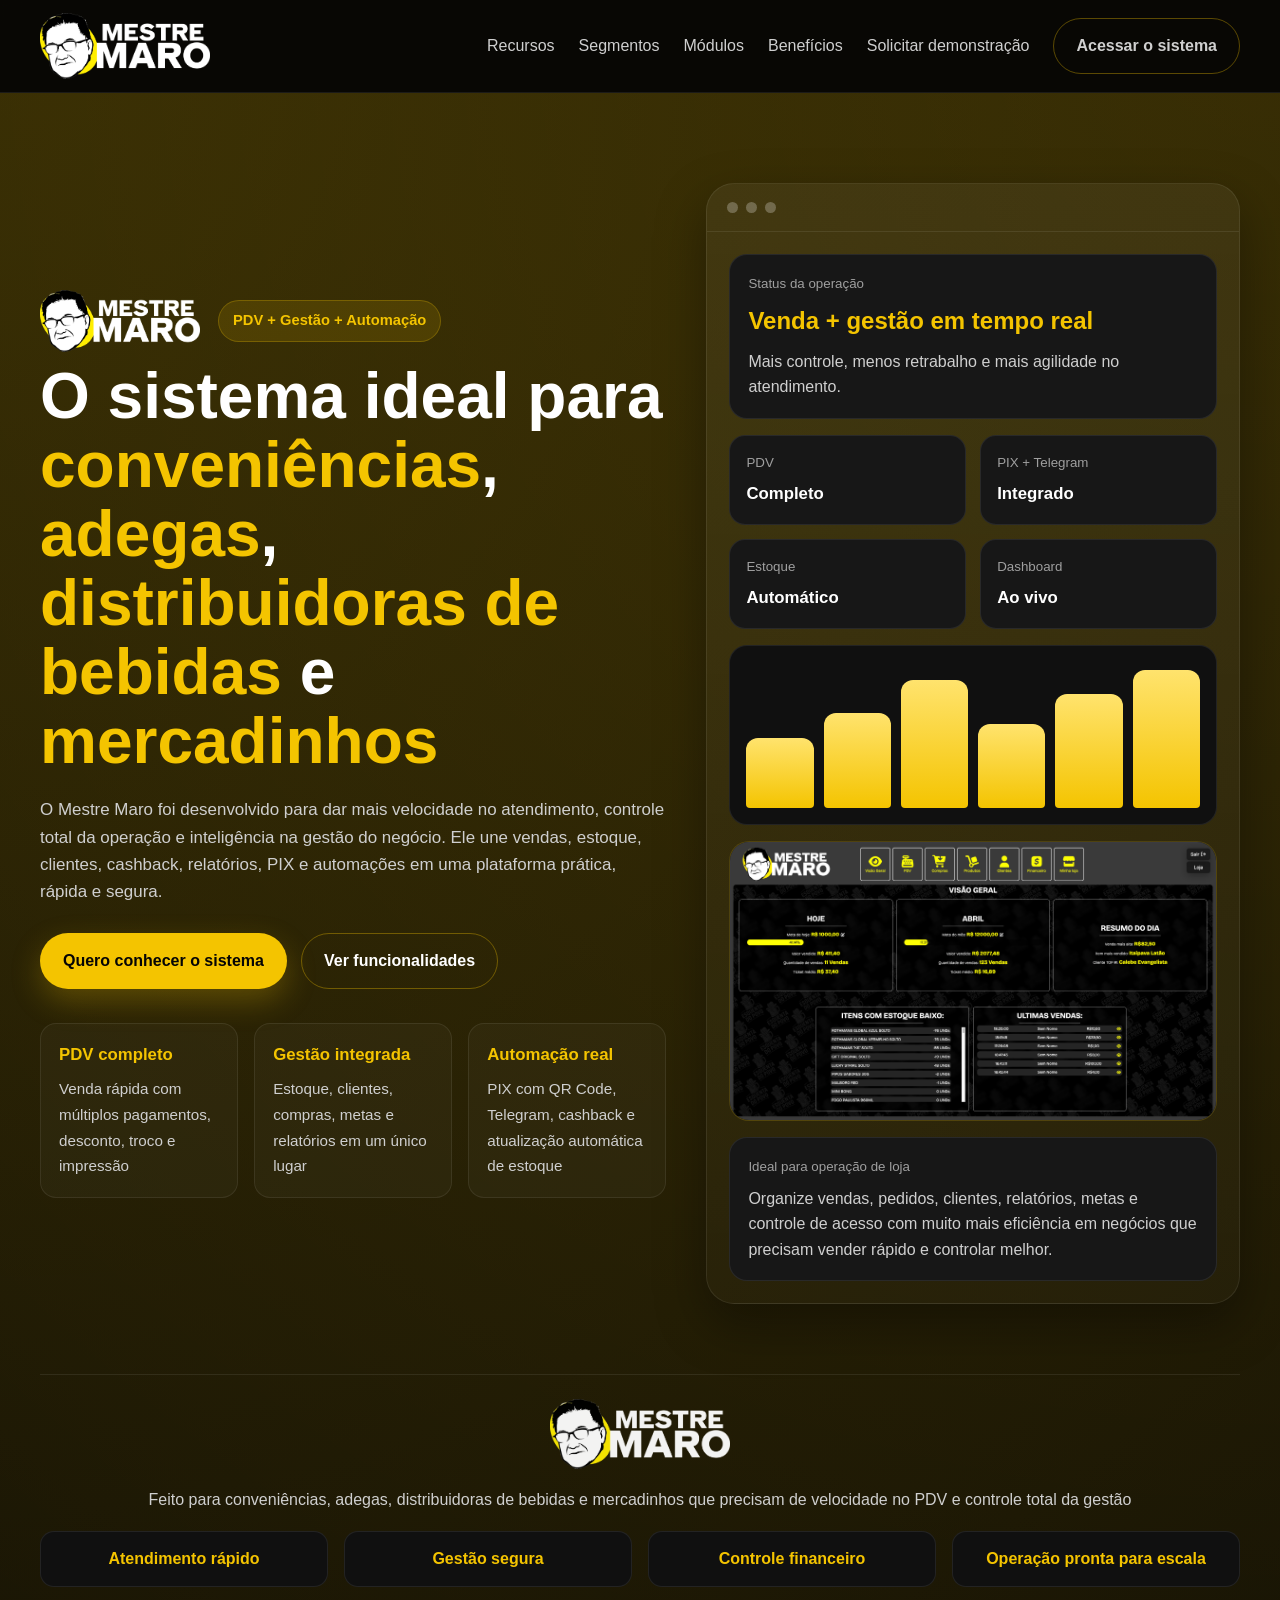
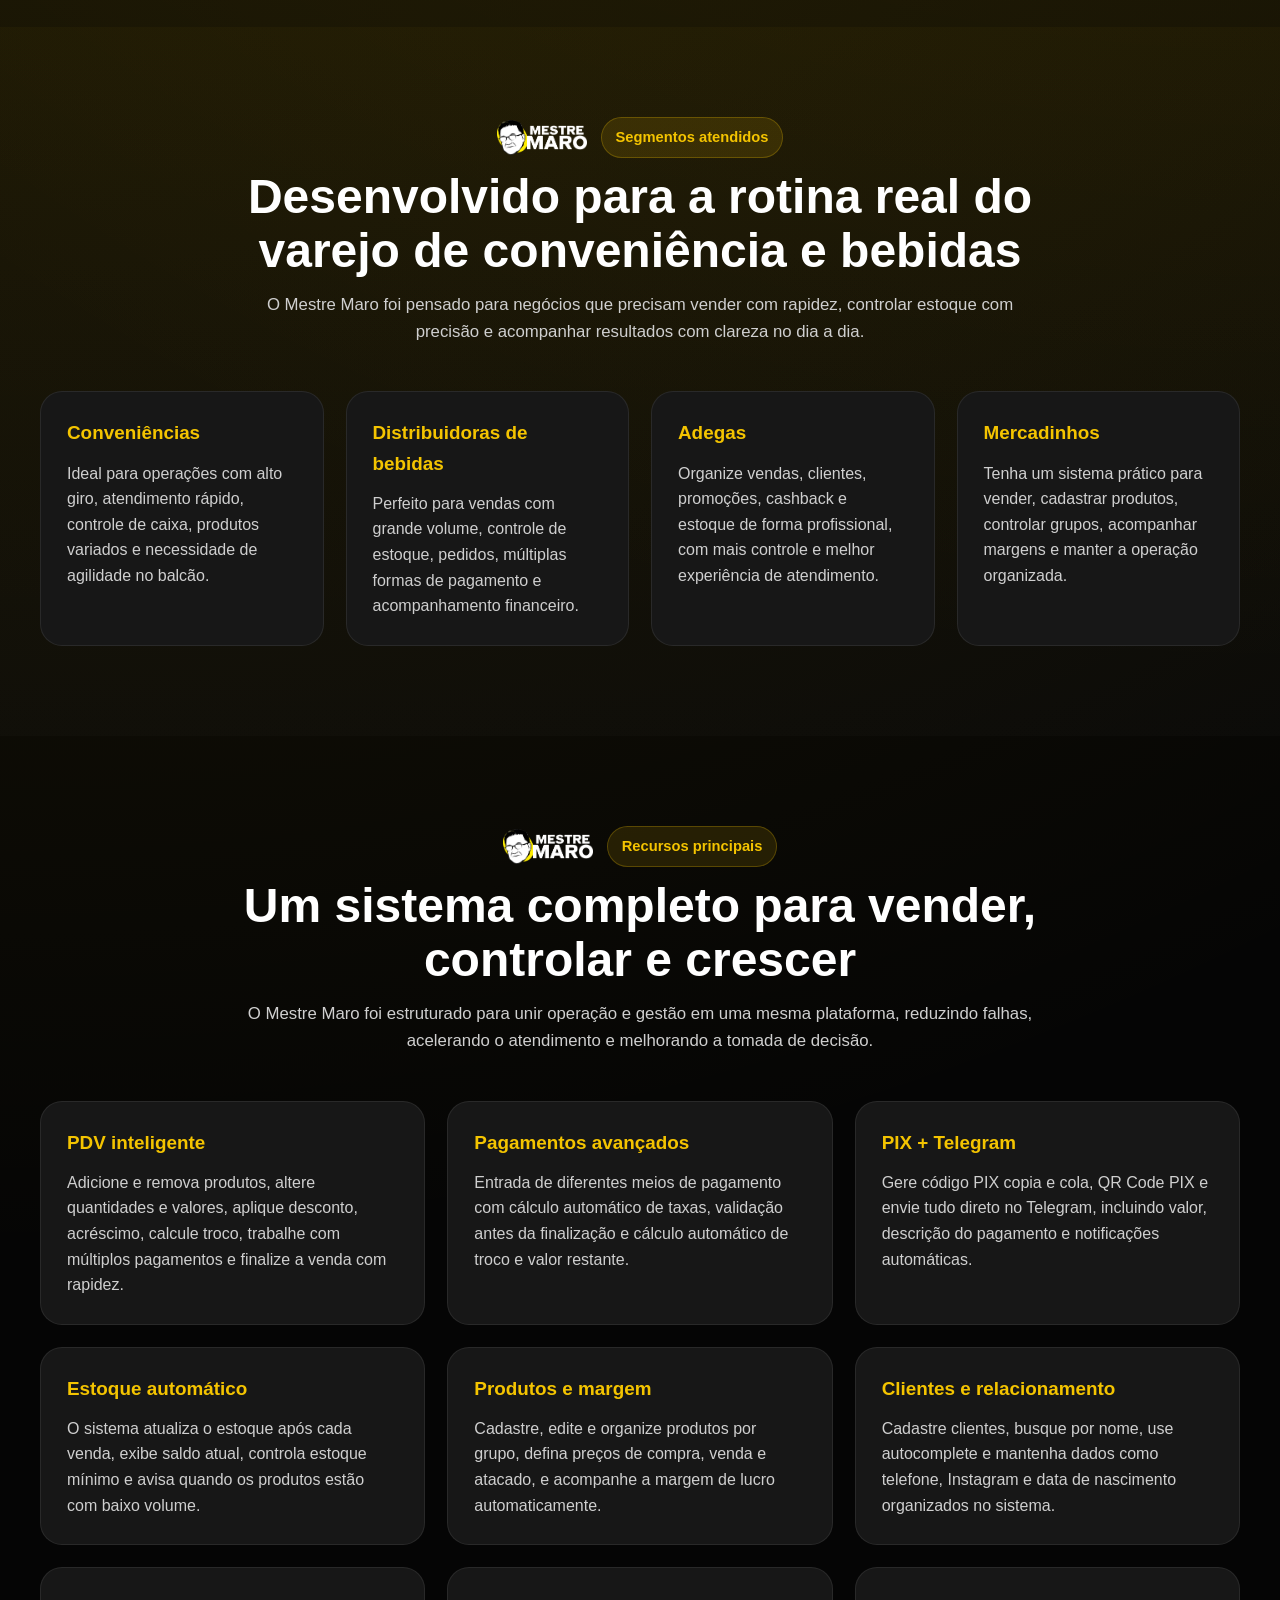
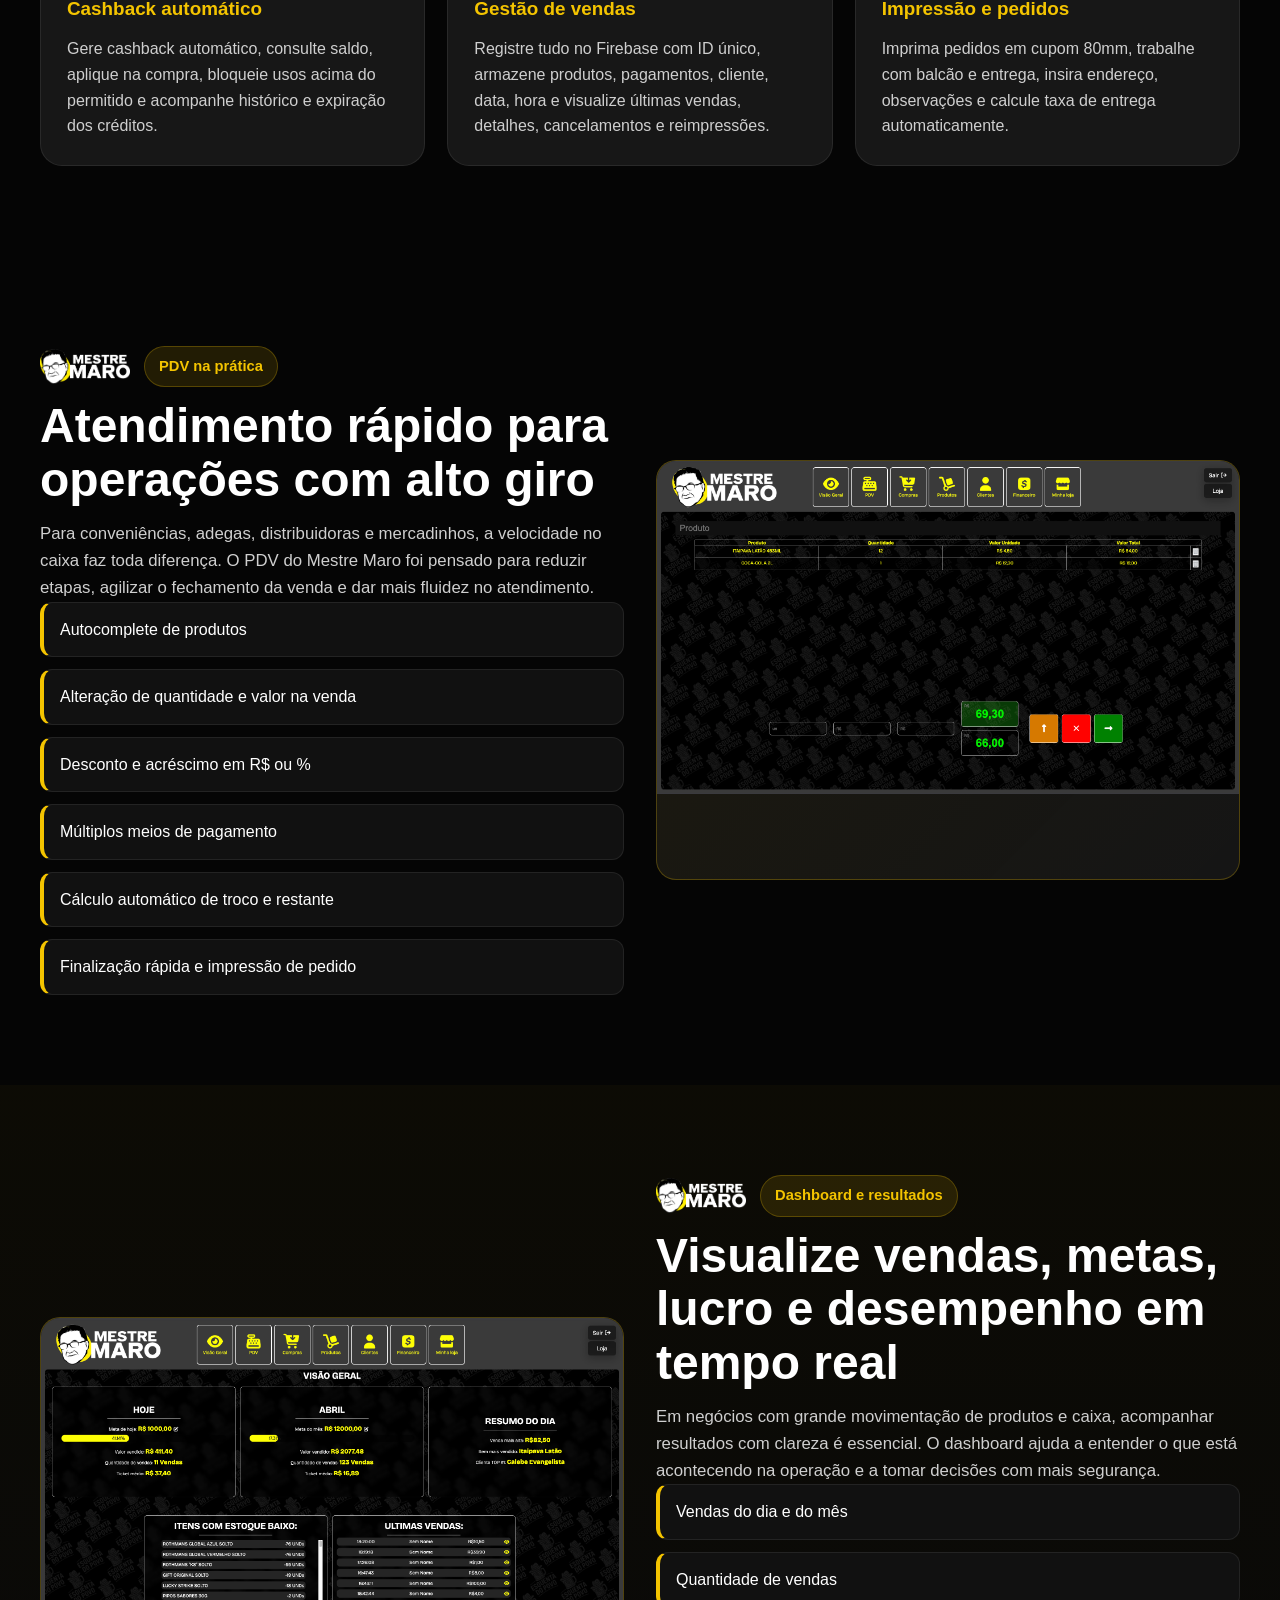
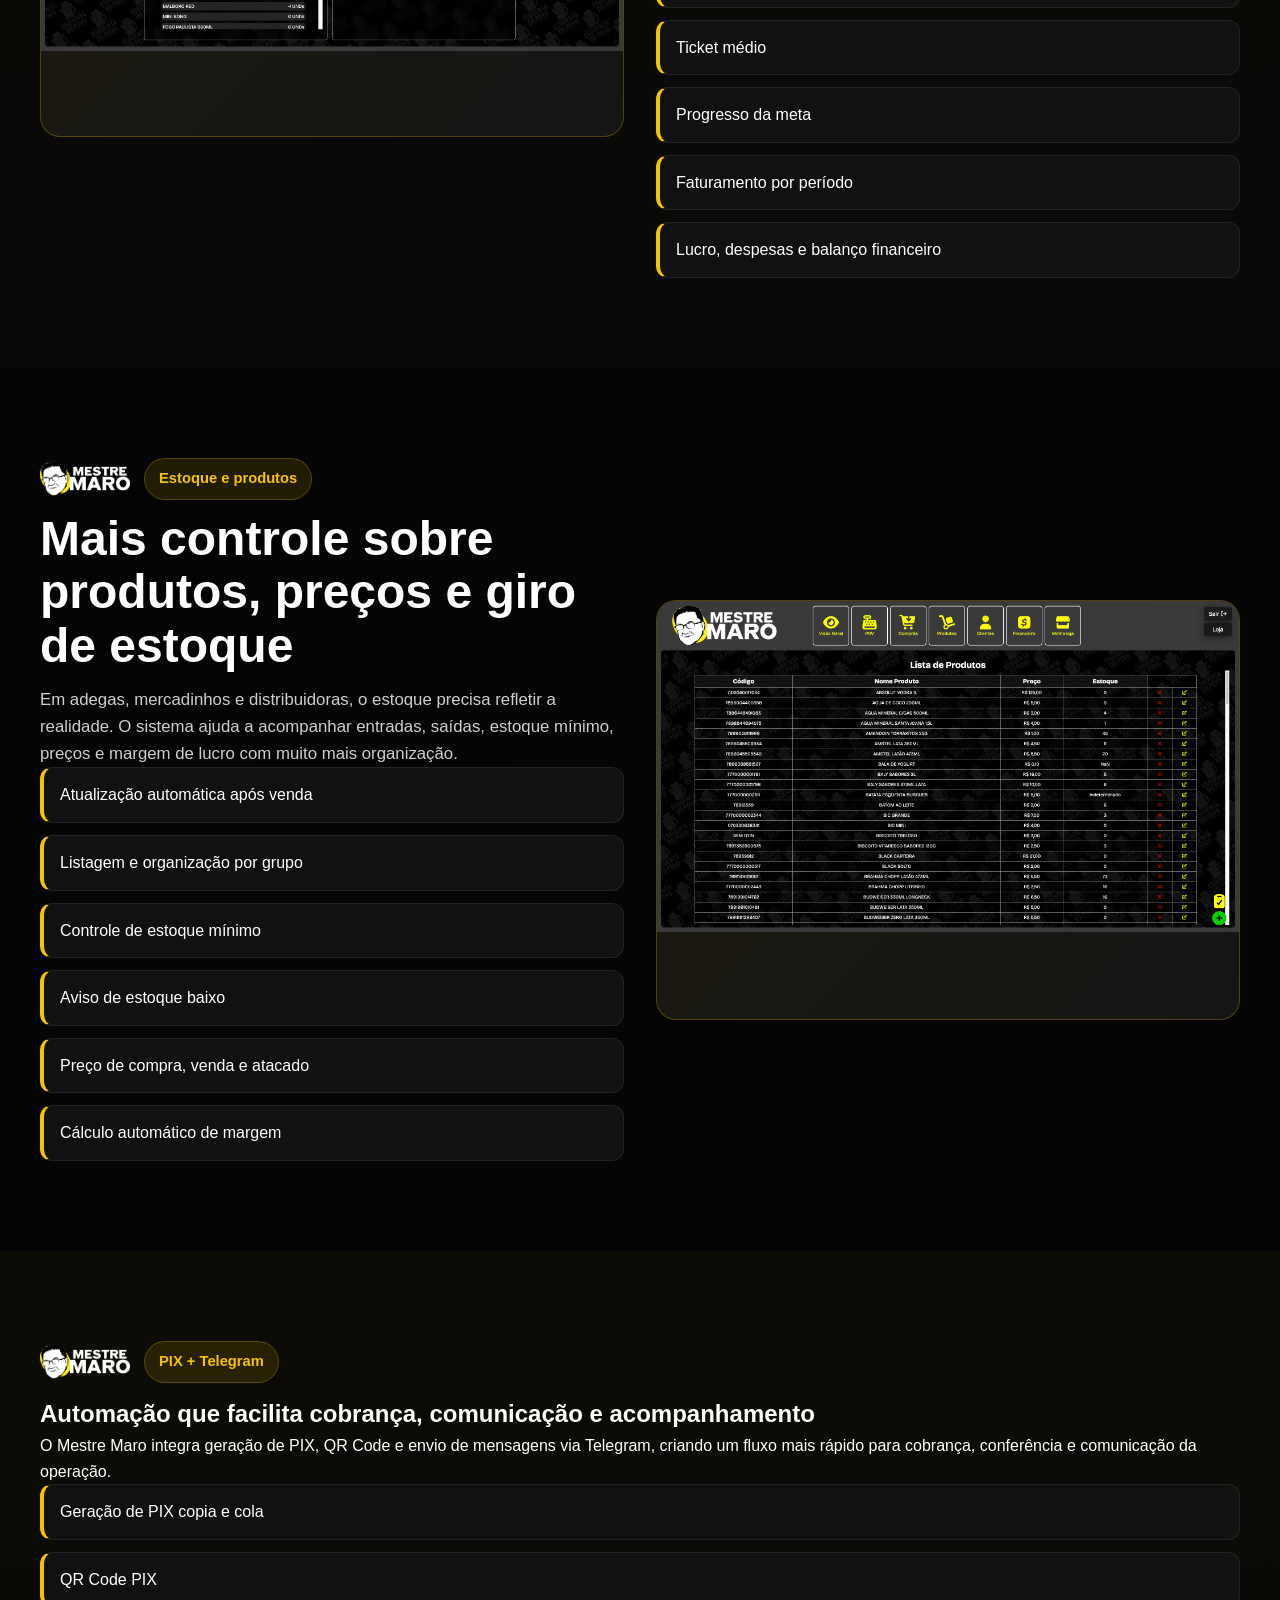
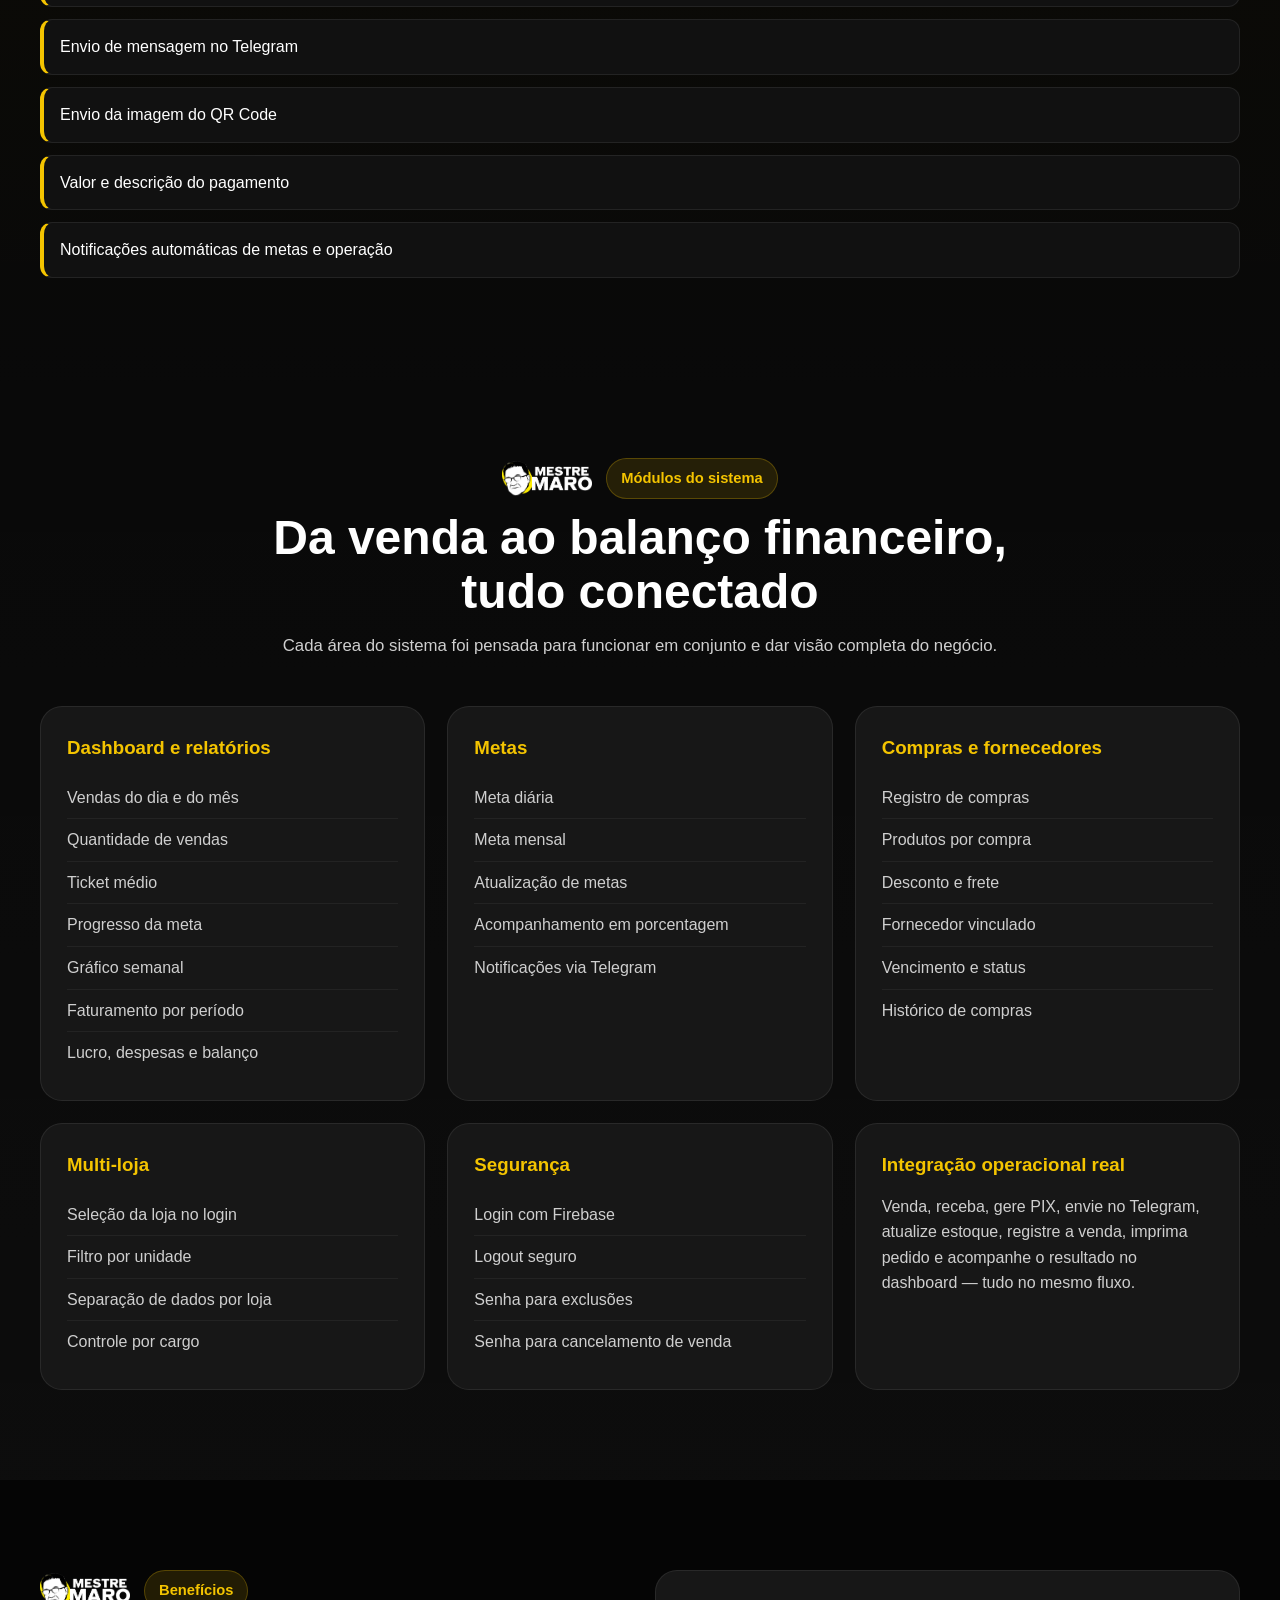
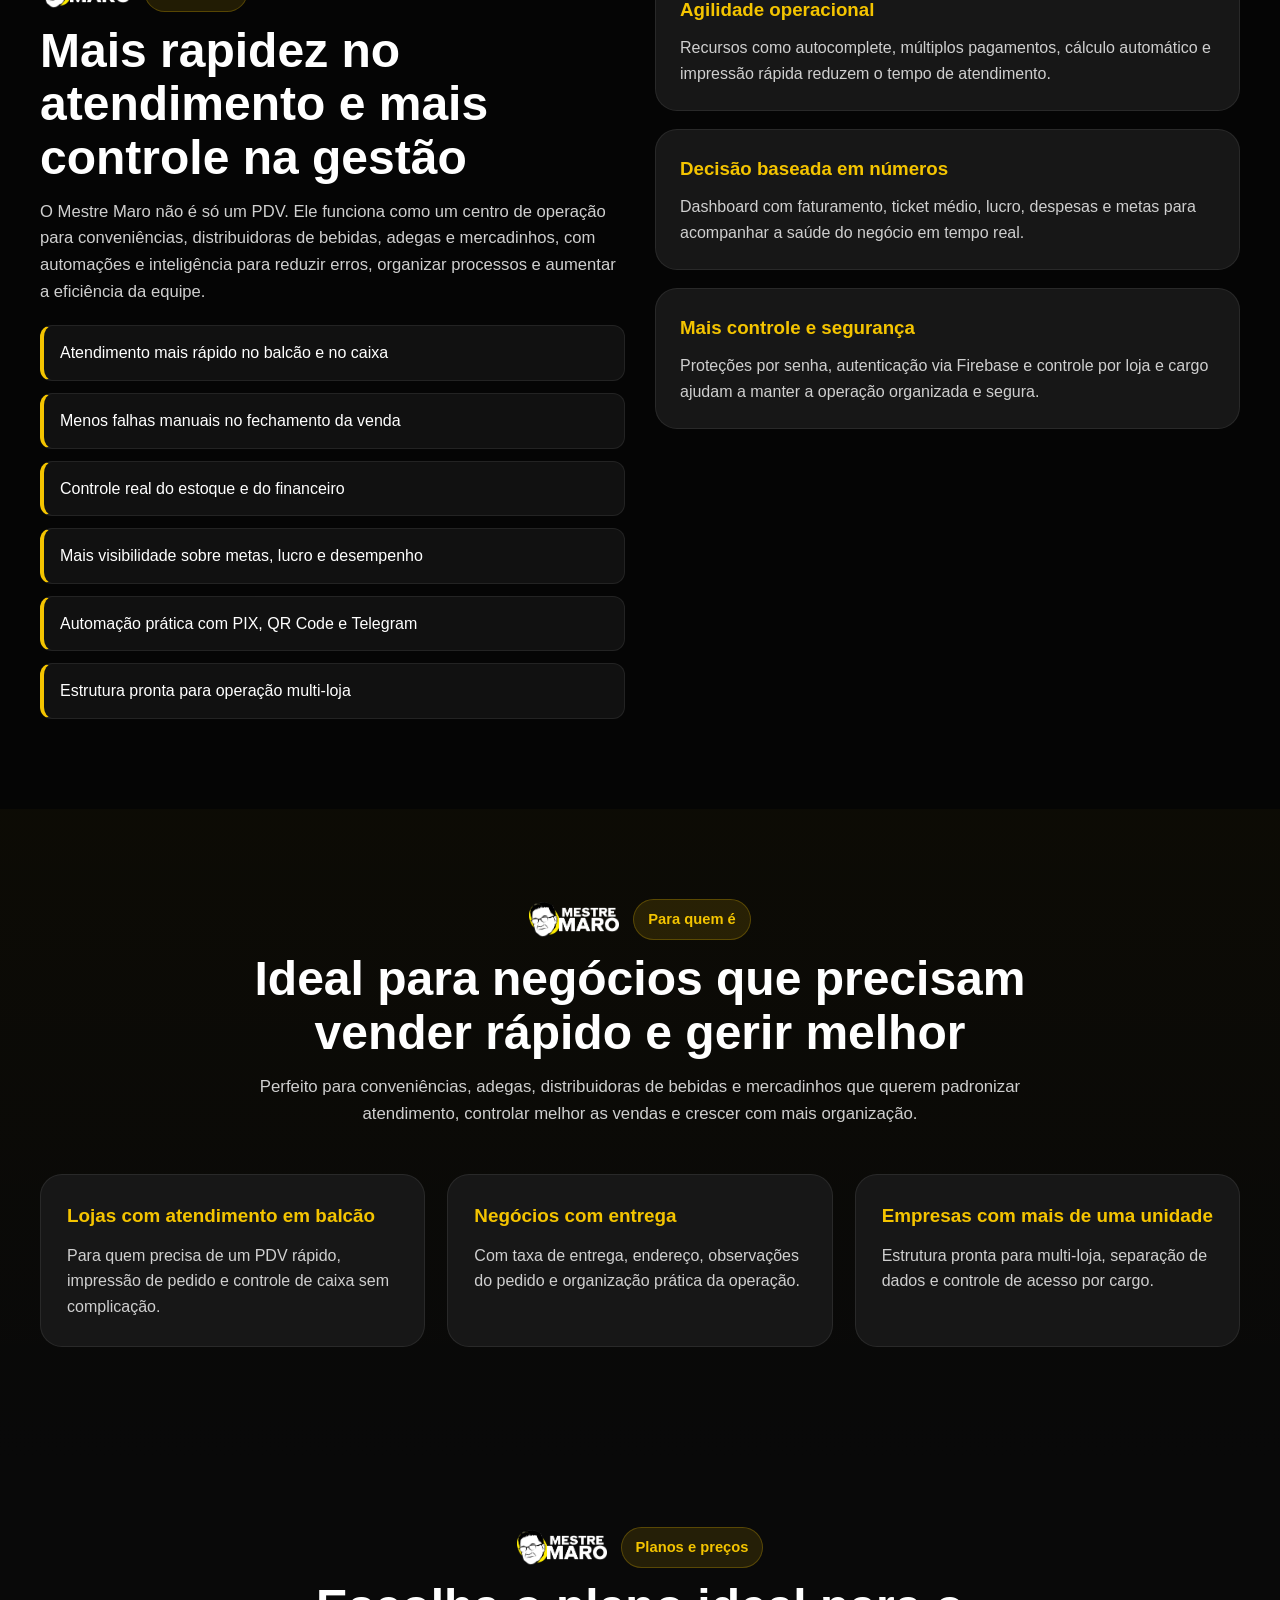
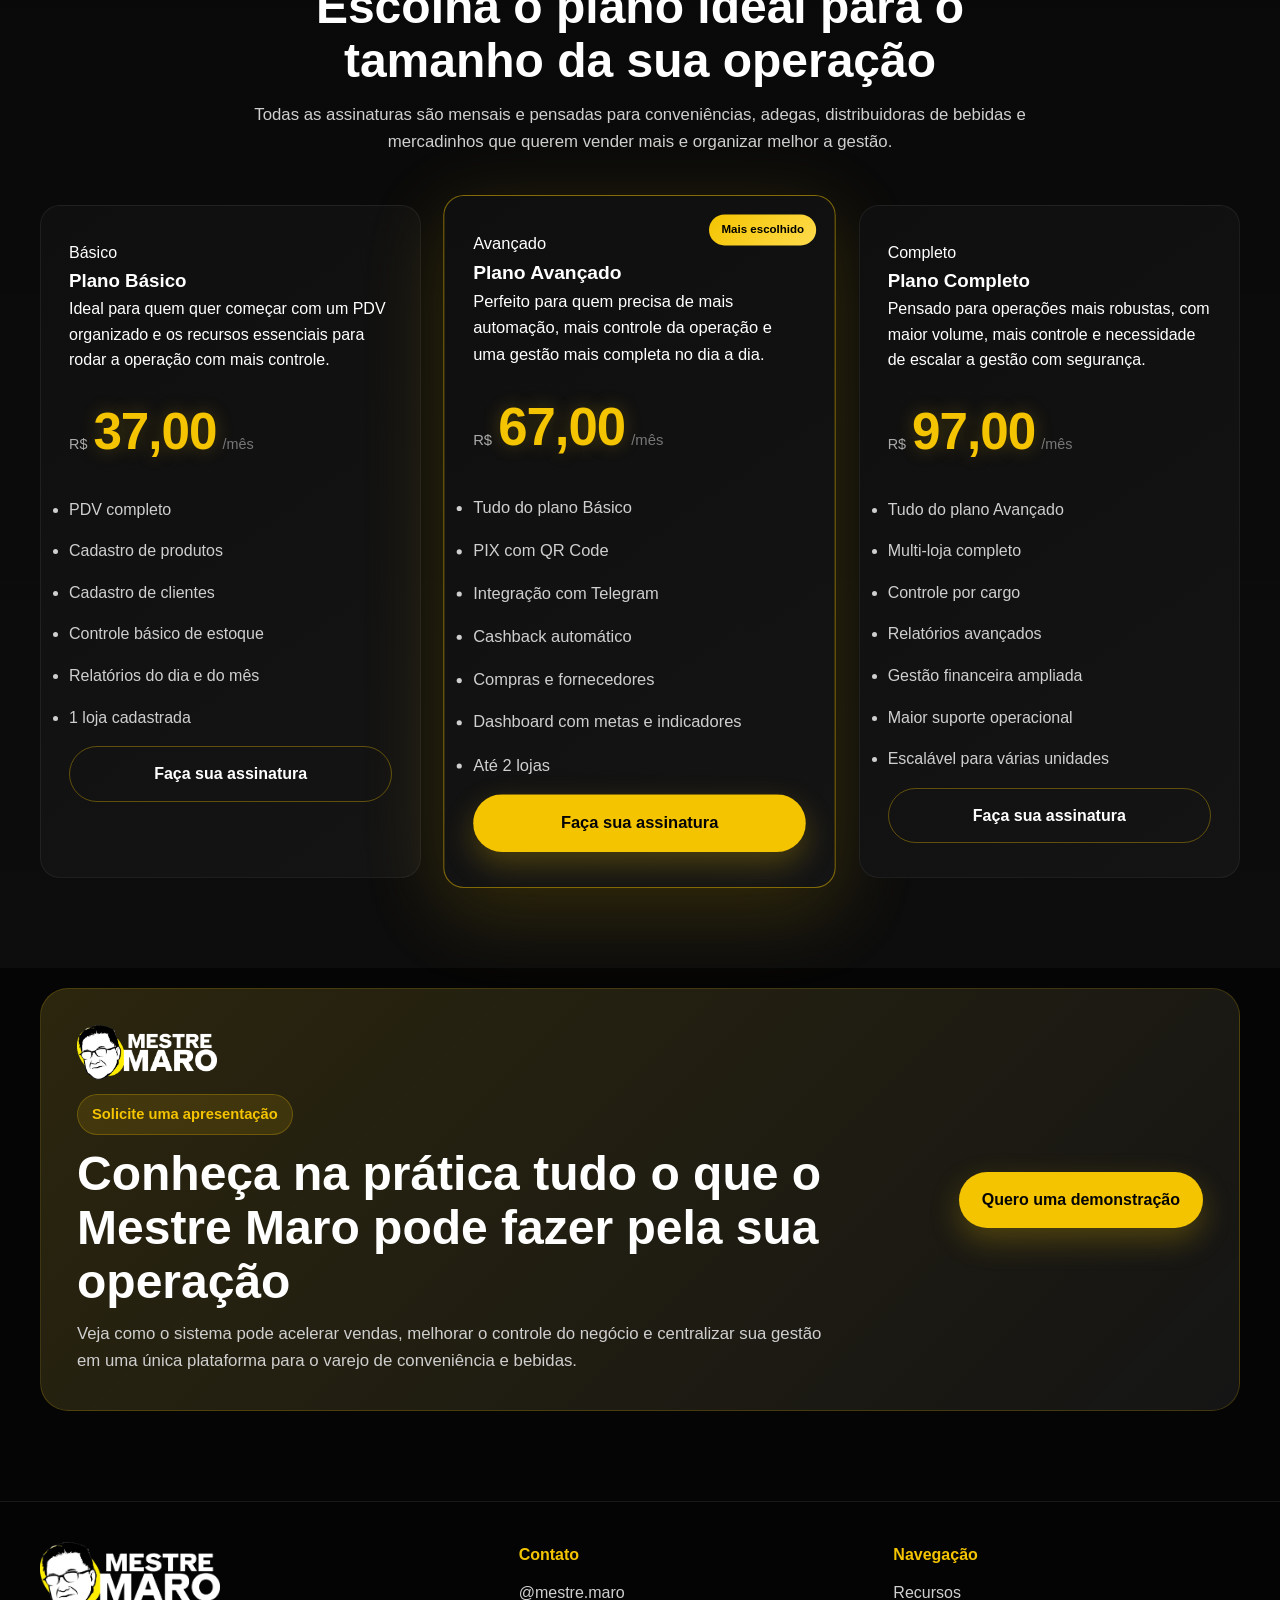
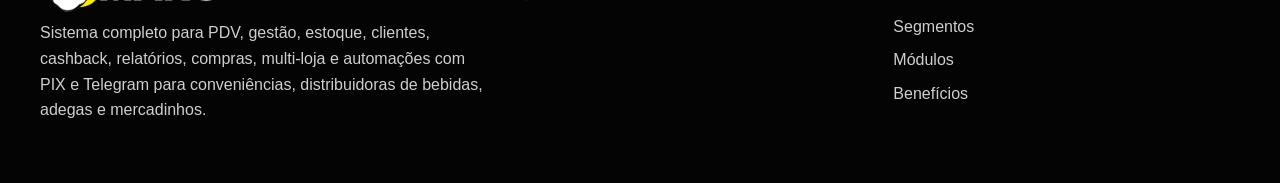
==== index.html @ 793b4f56 "0.4.4" ====
<!DOCTYPE html>
<html lang="pt-BR">
<head>
  <meta charset="UTF-8" />
  <meta name="viewport" content="width=device-width, initial-scale=1.0" />
  <link rel="icon" href="/IMAGENS/favicon.png" type="image/png">
  <title>Mestre Maro | PDV e Gestão para Conveniências, Adegas e Distribuidoras</title>
  <meta
    name="description"
    content="Sistema Mestre Maro para conveniências, distribuidoras de bebidas, adegas e mercadinhos. PDV, estoque, clientes, cashback, relatórios, PIX com QR Code e integração com Telegram."
  />
  <link rel="stylesheet" href="/CSS/index.css" />
</head>
<body>
  <header class="header">
    <div class="container nav">
      <a href="#inicio" class="brand">
        <img src="/IMAGENS/logo mestre maro.png" alt="Logo Mestre Maro" class="brand-logo" />
      </a>

      <nav class="menu">
        <a href="#recursos">Recursos</a>
        <a href="#segmentos">Segmentos</a>
        <a href="#modulos">Módulos</a>
        <a href="#beneficios">Benefícios</a>
        <a href="#contato">Solicitar demonstração</a>
        <a href="/HTML/login.html" class="btn btn-outline">Acessar o sistema</a>
      </nav>
    </div>
  </header>

  <main>
    <section id="inicio" class="hero">
      <div class="container hero-grid">
        <div class="hero-content">
          <div class="hero-brand-row">
            <img src="/IMAGENS/logo mestre maro.png" alt="Logo Mestre Maro" class="hero-logo" />
            <span class="badge">PDV + Gestão + Automação</span>
          </div>

          <h1>
            O sistema ideal para <span>conveniências</span>, <span>adegas</span>,
            <span>distribuidoras de bebidas</span> e <span>mercadinhos</span>
          </h1>

          <p class="hero-text">
            O Mestre Maro foi desenvolvido para dar mais velocidade no atendimento,
            controle total da operação e inteligência na gestão do negócio.
            Ele une vendas, estoque, clientes, cashback, relatórios, PIX e automações
            em uma plataforma prática, rápida e segura.
          </p>

          <div class="hero-actions">
            <a href="#contato" class="btn btn-primary">Quero conhecer o sistema</a>
            <a href="#recursos" class="btn btn-secondary">Ver funcionalidades</a>
          </div>

          <div class="hero-stats">
            <div class="stat-card">
              <strong>PDV completo</strong>
              <span>Venda rápida com múltiplos pagamentos, desconto, troco e impressão</span>
            </div>

            <div class="stat-card">
              <strong>Gestão integrada</strong>
              <span>Estoque, clientes, compras, metas e relatórios em um único lugar</span>
            </div>

            <div class="stat-card">
              <strong>Automação real</strong>
              <span>PIX com QR Code, Telegram, cashback e atualização automática de estoque</span>
            </div>
          </div>
        </div>

        <div class="hero-panel">
          <div class="system-card">
            <div class="system-top">
              <span></span><span></span><span></span>
            </div>

            <div class="system-body">
              <div class="panel-highlight">
                <small>Status da operação</small>
                <h3>Venda + gestão em tempo real</h3>
                <p>Mais controle, menos retrabalho e mais agilidade no atendimento.</p>
              </div>

              <div class="panel-grid">
                <div class="mini-box">
                  <small>PDV</small>
                  <strong>Completo</strong>
                </div>

                <div class="mini-box">
                  <small>PIX + Telegram</small>
                  <strong>Integrado</strong>
                </div>

                <div class="mini-box">
                  <small>Estoque</small>
                  <strong>Automático</strong>
                </div>

                <div class="mini-box">
                  <small>Dashboard</small>
                  <strong>Ao vivo</strong>
                </div>
              </div>

              <div class="bars">
                <span style="height: 48%"></span>
                <span style="height: 65%"></span>
                <span style="height: 88%"></span>
                <span style="height: 58%"></span>
                <span style="height: 78%"></span>
                <span style="height: 95%"></span>
              </div>

              <div class="print-highlight">
                <div class="print-frame">
                  <img src="/IMAGENS/print1.png" alt="Preview do sistema Mestre Maro" class="real-print" />
                </div>
              </div>

              <div class="panel-footer">
                <small>Ideal para operação de loja</small>
                <p>
                  Organize vendas, pedidos, clientes, relatórios, metas e controle de acesso
                  com muito mais eficiência em negócios que precisam vender rápido e controlar melhor.
                </p>
              </div>
            </div>
          </div>
        </div>
      </div>
    </section>

    <section class="brands">
      <div class="container brands-content">
        <div class="brands-logo-wrap">
          <img src="/IMAGENS/logo mestre maro.png" alt="Logo Mestre Maro" class="brand-center-logo" />
        </div>

        <p>
          Feito para conveniências, adegas, distribuidoras de bebidas e mercadinhos que precisam
          de velocidade no PDV e controle total da gestão
        </p>

        <div class="brands-grid">
          <div>Atendimento rápido</div>
          <div>Gestão segura</div>
          <div>Controle financeiro</div>
          <div>Operação pronta para escala</div>
        </div>
      </div>
    </section>

    <section id="segmentos" class="section section-soft">
      <div class="container">
        <div class="section-head">
          <div class="section-brand">
            <img src="/IMAGENS/logo mestre maro.png" alt="Logo Mestre Maro" class="section-logo" />
            <span class="section-badge">Segmentos atendidos</span>
          </div>

          <h2>Desenvolvido para a rotina real do varejo de conveniência e bebidas</h2>
          <p>
            O Mestre Maro foi pensado para negócios que precisam vender com rapidez,
            controlar estoque com precisão e acompanhar resultados com clareza no dia a dia.
          </p>
        </div>

        <div class="cards-grid cards-4">
          <article class="feature-card">
            <h3>Conveniências</h3>
            <p>
              Ideal para operações com alto giro, atendimento rápido, controle de caixa,
              produtos variados e necessidade de agilidade no balcão.
            </p>
          </article>

          <article class="feature-card">
            <h3>Distribuidoras de bebidas</h3>
            <p>
              Perfeito para vendas com grande volume, controle de estoque, pedidos,
              múltiplas formas de pagamento e acompanhamento financeiro.
            </p>
          </article>

          <article class="feature-card">
            <h3>Adegas</h3>
            <p>
              Organize vendas, clientes, promoções, cashback e estoque de forma profissional,
              com mais controle e melhor experiência de atendimento.
            </p>
          </article>

          <article class="feature-card">
            <h3>Mercadinhos</h3>
            <p>
              Tenha um sistema prático para vender, cadastrar produtos, controlar grupos,
              acompanhar margens e manter a operação organizada.
            </p>
          </article>
        </div>
      </div>
    </section>

    <section id="recursos" class="section">
      <div class="container">
        <div class="section-head">
          <div class="section-brand">
            <img src="/IMAGENS/logo mestre maro.png" alt="Logo Mestre Maro" class="section-logo" />
            <span class="section-badge">Recursos principais</span>
          </div>

          <h2>Um sistema completo para vender, controlar e crescer</h2>
          <p>
            O Mestre Maro foi estruturado para unir operação e gestão em uma mesma plataforma,
            reduzindo falhas, acelerando o atendimento e melhorando a tomada de decisão.
          </p>
        </div>

        <div class="cards-grid">
          <article class="feature-card">
            <h3>PDV inteligente</h3>
            <p>
              Adicione e remova produtos, altere quantidades e valores, aplique desconto,
              acréscimo, calcule troco, trabalhe com múltiplos pagamentos e finalize a venda
              com rapidez.
            </p>
          </article>

          <article class="feature-card">
            <h3>Pagamentos avançados</h3>
            <p>
              Entrada de diferentes meios de pagamento com cálculo automático de taxas,
              validação antes da finalização e cálculo automático de troco e valor restante.
            </p>
          </article>

          <article class="feature-card">
            <h3>PIX + Telegram</h3>
            <p>
              Gere código PIX copia e cola, QR Code PIX e envie tudo direto no Telegram,
              incluindo valor, descrição do pagamento e notificações automáticas.
            </p>
          </article>

          <article class="feature-card">
            <h3>Estoque automático</h3>
            <p>
              O sistema atualiza o estoque após cada venda, exibe saldo atual, controla
              estoque mínimo e avisa quando os produtos estão com baixo volume.
            </p>
          </article>

          <article class="feature-card">
            <h3>Produtos e margem</h3>
            <p>
              Cadastre, edite e organize produtos por grupo, defina preços de compra,
              venda e atacado, e acompanhe a margem de lucro automaticamente.
            </p>
          </article>

          <article class="feature-card">
            <h3>Clientes e relacionamento</h3>
            <p>
              Cadastre clientes, busque por nome, use autocomplete e mantenha dados como
              telefone, Instagram e data de nascimento organizados no sistema.
            </p>
          </article>

          <article class="feature-card">
            <h3>Cashback automático</h3>
            <p>
              Gere cashback automático, consulte saldo, aplique na compra, bloqueie usos
              acima do permitido e acompanhe histórico e expiração dos créditos.
            </p>
          </article>

          <article class="feature-card">
            <h3>Gestão de vendas</h3>
            <p>
              Registre tudo no Firebase com ID único, armazene produtos, pagamentos,
              cliente, data, hora e visualize últimas vendas, detalhes, cancelamentos
              e reimpressões.
            </p>
          </article>

          <article class="feature-card">
            <h3>Impressão e pedidos</h3>
            <p>
              Imprima pedidos em cupom 80mm, trabalhe com balcão e entrega, insira
              endereço, observações e calcule taxa de entrega automaticamente.
            </p>
          </article>
        </div>
      </div>
    </section>

    <section class="section print-feature-section">
      <div class="container">
        <div class="print-feature-grid">
          <div class="print-copy">
            <div class="section-brand align-left">
              <img src="/IMAGENS/logo mestre maro.png" alt="Logo Mestre Maro" class="section-logo" />
              <span class="section-badge">PDV na prática</span>
            </div>

            <h2>Atendimento rápido para operações com alto giro</h2>
            <p>
              Para conveniências, adegas, distribuidoras e mercadinhos, a velocidade no caixa
              faz toda diferença. O PDV do Mestre Maro foi pensado para reduzir etapas,
              agilizar o fechamento da venda e dar mais fluidez no atendimento.
            </p>

            <ul class="benefits-list compact-list">
              <li>Autocomplete de produtos</li>
              <li>Alteração de quantidade e valor na venda</li>
              <li>Desconto e acréscimo em R$ ou %</li>
              <li>Múltiplos meios de pagamento</li>
              <li>Cálculo automático de troco e restante</li>
              <li>Finalização rápida e impressão de pedido</li>
            </ul>
          </div>

          <div class="print-side">
            <div class="print-frame tall">
              <img src="/IMAGENS/print2.png" alt="Print do PDV Mestre Maro" class="real-print" />
            </div>
          </div>
        </div>
      </div>
    </section>

    <section class="section section-soft print-feature-section">
      <div class="container">
        <div class="print-feature-grid reverse">
          <div class="print-side">
            <div class="print-frame tall">
              <img src="/IMAGENS/print1.png" alt="Print do dashboard Mestre Maro" class="real-print" />
            </div>
          </div>

          <div class="print-copy">
            <div class="section-brand align-left">
              <img src="/IMAGENS/logo mestre maro.png" alt="Logo Mestre Maro" class="section-logo" />
              <span class="section-badge">Dashboard e resultados</span>
            </div>

            <h2>Visualize vendas, metas, lucro e desempenho em tempo real</h2>
            <p>
              Em negócios com grande movimentação de produtos e caixa, acompanhar resultados
              com clareza é essencial. O dashboard ajuda a entender o que está acontecendo
              na operação e a tomar decisões com mais segurança.
            </p>

            <ul class="benefits-list compact-list">
              <li>Vendas do dia e do mês</li>
              <li>Quantidade de vendas</li>
              <li>Ticket médio</li>
              <li>Progresso da meta</li>
              <li>Faturamento por período</li>
              <li>Lucro, despesas e balanço financeiro</li>
            </ul>
          </div>
        </div>
      </div>
    </section>

    <section class="section print-feature-section">
      <div class="container">
        <div class="print-feature-grid">
          <div class="print-copy">
            <div class="section-brand align-left">
              <img src="/IMAGENS/logo mestre maro.png" alt="Logo Mestre Maro" class="section-logo" />
              <span class="section-badge">Estoque e produtos</span>
            </div>

            <h2>Mais controle sobre produtos, preços e giro de estoque</h2>
            <p>
              Em adegas, mercadinhos e distribuidoras, o estoque precisa refletir a realidade.
              O sistema ajuda a acompanhar entradas, saídas, estoque mínimo, preços e margem
              de lucro com muito mais organização.
            </p>

            <ul class="benefits-list compact-list">
              <li>Atualização automática após venda</li>
              <li>Listagem e organização por grupo</li>
              <li>Controle de estoque mínimo</li>
              <li>Aviso de estoque baixo</li>
              <li>Preço de compra, venda e atacado</li>
              <li>Cálculo automático de margem</li>
            </ul>
          </div>

          <div class="print-side">
            <div class="print-frame tall">
              <img src="/IMAGENS/print3.png" alt="Print do estoque e produtos Mestre Maro" class="real-print" />
            </div>
          </div>
        </div>
      </div>
    </section>

    <section class="section section-soft print-feature-section">
      <div class="container">
        <div class="section-brand align-left">
              <img src="/IMAGENS/logo mestre maro.png" alt="Logo Mestre Maro" class="section-logo" />
              <span class="section-badge">PIX + Telegram</span>
            </div>

            <h2>Automação que facilita cobrança, comunicação e acompanhamento</h2>
            <p>
              O Mestre Maro integra geração de PIX, QR Code e envio de mensagens via Telegram,
              criando um fluxo mais rápido para cobrança, conferência e comunicação da operação.
            </p>

            <ul class="benefits-list compact-list">
              <li>Geração de PIX copia e cola</li>
              <li>QR Code PIX</li>
              <li>Envio de mensagem no Telegram</li>
              <li>Envio da imagem do QR Code</li>
              <li>Valor e descrição do pagamento</li>
              <li>Notificações automáticas de metas e operação</li>
            </ul>
      </div>
    </section>

    <section id="modulos" class="section section-dark">
      <div class="container">
        <div class="section-head">
          <div class="section-brand">
            <img src="/IMAGENS/logo mestre maro.png" alt="Logo Mestre Maro" class="section-logo" />
            <span class="section-badge">Módulos do sistema</span>
          </div>

          <h2>Da venda ao balanço financeiro, tudo conectado</h2>
          <p>
            Cada área do sistema foi pensada para funcionar em conjunto e dar visão completa
            do negócio.
          </p>
        </div>

        <div class="modules-grid">
          <div class="module-box">
            <h3>Dashboard e relatórios</h3>
            <ul>
              <li>Vendas do dia e do mês</li>
              <li>Quantidade de vendas</li>
              <li>Ticket médio</li>
              <li>Progresso da meta</li>
              <li>Gráfico semanal</li>
              <li>Faturamento por período</li>
              <li>Lucro, despesas e balanço</li>
            </ul>
          </div>

          <div class="module-box">
            <h3>Metas</h3>
            <ul>
              <li>Meta diária</li>
              <li>Meta mensal</li>
              <li>Atualização de metas</li>
              <li>Acompanhamento em porcentagem</li>
              <li>Notificações via Telegram</li>
            </ul>
          </div>

          <div class="module-box">
            <h3>Compras e fornecedores</h3>
            <ul>
              <li>Registro de compras</li>
              <li>Produtos por compra</li>
              <li>Desconto e frete</li>
              <li>Fornecedor vinculado</li>
              <li>Vencimento e status</li>
              <li>Histórico de compras</li>
            </ul>
          </div>

          <div class="module-box">
            <h3>Multi-loja</h3>
            <ul>
              <li>Seleção da loja no login</li>
              <li>Filtro por unidade</li>
              <li>Separação de dados por loja</li>
              <li>Controle por cargo</li>
            </ul>
          </div>

          <div class="module-box">
            <h3>Segurança</h3>
            <ul>
              <li>Login com Firebase</li>
              <li>Logout seguro</li>
              <li>Senha para exclusões</li>
              <li>Senha para cancelamento de venda</li>
            </ul>
          </div>

          <div class="module-box featured-box">
            <h3>Integração operacional real</h3>
            <p>
              Venda, receba, gere PIX, envie no Telegram, atualize estoque, registre a venda,
              imprima pedido e acompanhe o resultado no dashboard — tudo no mesmo fluxo.
            </p>
          </div>
        </div>
      </div>
    </section>

    <section id="beneficios" class="section">
      <div class="container benefits-grid">
        <div class="benefits-text">
          <div class="section-brand align-left">
            <img src="/IMAGENS/logo mestre maro.png" alt="Logo Mestre Maro" class="section-logo" />
            <span class="section-badge">Benefícios</span>
          </div>

          <h2>Mais rapidez no atendimento e mais controle na gestão</h2>
          <p>
            O Mestre Maro não é só um PDV. Ele funciona como um centro de operação para
            conveniências, distribuidoras de bebidas, adegas e mercadinhos, com automações
            e inteligência para reduzir erros, organizar processos e aumentar a eficiência da equipe.
          </p>

          <ul class="benefits-list">
            <li>Atendimento mais rápido no balcão e no caixa</li>
            <li>Menos falhas manuais no fechamento da venda</li>
            <li>Controle real do estoque e do financeiro</li>
            <li>Mais visibilidade sobre metas, lucro e desempenho</li>
            <li>Automação prática com PIX, QR Code e Telegram</li>
            <li>Estrutura pronta para operação multi-loja</li>
          </ul>
        </div>

        <div class="benefits-side">
          <div class="side-card">
            <h3>Agilidade operacional</h3>
            <p>
              Recursos como autocomplete, múltiplos pagamentos, cálculo automático e
              impressão rápida reduzem o tempo de atendimento.
            </p>
          </div>

          <div class="side-card">
            <h3>Decisão baseada em números</h3>
            <p>
              Dashboard com faturamento, ticket médio, lucro, despesas e metas para
              acompanhar a saúde do negócio em tempo real.
            </p>
          </div>

          <div class="side-card">
            <h3>Mais controle e segurança</h3>
            <p>
              Proteções por senha, autenticação via Firebase e controle por loja e cargo
              ajudam a manter a operação organizada e segura.
            </p>
          </div>
        </div>
      </div>
    </section>

    <section class="section section-soft">
      <div class="container">
        <div class="section-head">
          <div class="section-brand">
            <img src="/IMAGENS/logo mestre maro.png" alt="Logo Mestre Maro" class="section-logo" />
            <span class="section-badge">Para quem é</span>
          </div>

          <h2>Ideal para negócios que precisam vender rápido e gerir melhor</h2>
          <p>
            Perfeito para conveniências, adegas, distribuidoras de bebidas e mercadinhos
            que querem padronizar atendimento, controlar melhor as vendas e crescer com mais organização.
          </p>
        </div>

        <div class="cards-grid cards-3">
          <article class="feature-card">
            <h3>Lojas com atendimento em balcão</h3>
            <p>
              Para quem precisa de um PDV rápido, impressão de pedido e controle de caixa
              sem complicação.
            </p>
          </article>

          <article class="feature-card">
            <h3>Negócios com entrega</h3>
            <p>
              Com taxa de entrega, endereço, observações do pedido e organização prática
              da operação.
            </p>
          </article>

          <article class="feature-card">
            <h3>Empresas com mais de uma unidade</h3>
            <p>
              Estrutura pronta para multi-loja, separação de dados e controle de acesso
              por cargo.
            </p>
          </article>
        </div>
      </div>
    </section>

    <section id="precos" class="section section-dark">
      <div class="container">
        <div class="section-head">
          <div class="section-brand">
            <img src="/IMAGENS/logo mestre maro.png" alt="Logo Mestre Maro" class="section-logo" />
            <span class="section-badge">Planos e preços</span>
          </div>
          <h2>Escolha o plano ideal para o tamanho da sua operação</h2>
          <p> Todas as assinaturas são mensais e pensadas para conveniências, adegas, distribuidoras de bebidas e mercadinhos que querem vender mais e organizar melhor a gestão.
          </p>
        </div>
        <div class="pricing-grid">
          <article class="pricing-card">
            <span class="pricing-label">Básico</span>
            <h3>Plano Básico</h3>
            <p class="pricing-desc"> Ideal para quem quer começar com um PDV organizado e os recursos essenciais para rodar a operação com mais controle. </p>
            <div class="pricing-price">
              <small>R$</small>
              <strong>37,00</strong>
              <span>/mês</span>
            </div>
            <ul class="pricing-list">
              <li>PDV completo</li>
              <li>Cadastro de produtos</li>
              <li>Cadastro de clientes</li>
              <li>Controle básico de estoque</li>
              <li>Relatórios do dia e do mês</li>
              <li>1 loja cadastrada</li>
            </ul>
            <a href="#contato" class="btn btn-secondary pricing-btn">Faça sua assinatura</a>
          </article>
          <article class="pricing-card pricing-card-featured">
            <span class="pricing-highlight">Mais escolhido</span>
            <span class="pricing-label">Avançado</span>
            <h3>Plano Avançado</h3>
            <p class="pricing-desc"> Perfeito para quem precisa de mais automação, mais controle da operação e uma gestão mais completa no dia a dia. </p>
            <div class="pricing-price">
              <small>R$</small>
              <strong>67,00</strong>
              <span>/mês</span>
            </div>
            <ul class="pricing-list">
              <li>Tudo do plano Básico</li>
              <li>PIX com QR Code</li>
              <li>Integração com Telegram</li>
              <li>Cashback automático</li>
              <li>Compras e fornecedores</li>
              <li>Dashboard com metas e indicadores</li>
              <li>Até 2 lojas</li>
            </ul>
            <a href="#contato" class="btn btn-primary pricing-btn">Faça sua assinatura</a>
          </article>
          <article class="pricing-card">
            <span class="pricing-label">Completo</span>
            <h3>Plano Completo</h3>
            <p class="pricing-desc"> Pensado para operações mais robustas, com maior volume, mais controle e necessidade de escalar a gestão com segurança. </p>
            <div class="pricing-price">
              <small>R$</small>
              <strong>97,00</strong>
              <span>/mês</span>
            </div>
            <ul class="pricing-list">
              <li>Tudo do plano Avançado</li>
              <li>Multi-loja completo</li>
              <li>Controle por cargo</li>
              <li>Relatórios avançados</li>
              <li>Gestão financeira ampliada</li>
              <li>Maior suporte operacional</li>
              <li>Escalável para várias unidades</li>
            </ul>
            <a href="#contato" class="btn btn-secondary pricing-btn">Faça sua assinatura</a>
          </article>
        </div>
      </div>
    </section>

    <section class="cta-section">
      <div class="container cta-box">
        <div class="cta-content">
          <img src="/IMAGENS/logo mestre maro.png" alt="Logo Mestre Maro" class="cta-logo" />
          <span class="section-badge">Solicite uma apresentação</span>
          <h2>Conheça na prática tudo o que o Mestre Maro pode fazer pela sua operação</h2>
          <p>
            Veja como o sistema pode acelerar vendas, melhorar o controle do negócio
            e centralizar sua gestão em uma única plataforma para o varejo de conveniência e bebidas.
          </p>
        </div>

        <a href="#contato" class="btn btn-primary">Quero uma demonstração</a>
      </div>
    </section>
  </main>

  <footer id="contato" class="footer">
    <div class="container footer-grid">
      <div>
        <a href="#inicio" class="brand footer-brand">
          <img src="/IMAGENS/logo mestre maro.png" alt="Logo Mestre Maro" class="brand-logo footer-main-logo" />
        </a>
        <p>
          Sistema completo para PDV, gestão, estoque, clientes, cashback, relatórios,
          compras, multi-loja e automações com PIX e Telegram para conveniências,
          distribuidoras de bebidas, adegas e mercadinhos.
        </p>
      </div>

      <div>
        <h4>Contato</h4>
        <p>@mestre.maro</p>
      </div>

      <div>
        <h4>Navegação</h4>
        <a href="#recursos">Recursos</a>
        <a href="#segmentos">Segmentos</a>
        <a href="#modulos">Módulos</a>
        <a href="#beneficios">Benefícios</a>
      </div>
    </div>
  </footer>
</body>
</html>
---- CSS/index.css ----
:root {
  --yellow: #f4c400;
  --yellow-strong: #ffcc00;
  --black: #050505;
  --black-soft: #111111;
  --black-card: #171717;
  --white: #ffffff;
  --gray: #cfcfcf;
  --gray-soft: #9f9f9f;
  --border: rgba(255, 255, 255, 0.08);
  --shadow: 0 20px 50px rgba(0, 0, 0, 0.35);
  --radius: 22px;
  --radius-sm: 16px;
  --container: 1200px;
}

* {
  margin: 0;
  padding: 0;
  box-sizing: border-box;
}

html {
  scroll-behavior: smooth;
}

body {
  font-family: Arial, Helvetica, sans-serif;
  background:
    radial-gradient(circle at top left, rgba(244, 196, 0, 0.18), transparent 25%),
    radial-gradient(circle at top right, rgba(255, 204, 0, 0.12), transparent 20%),
    var(--black);
  color: var(--white);
  line-height: 1.6;
}

img {
  max-width: 100%;
  display: block;
}

a {
  text-decoration: none;
  color: inherit;
}

.container {
  width: min(100% - 32px, var(--container));
  margin: 0 auto;
}

.header {
  position: sticky;
  top: 0;
  z-index: 999;
  background: rgba(5, 5, 5, 0.92);
  backdrop-filter: blur(10px);
  border-bottom: 1px solid var(--border);
}

.nav {
  min-height: 92px;
  display: flex;
  align-items: center;
  justify-content: space-between;
  gap: 20px;
}

.brand {
  display: inline-flex;
  align-items: center;
  gap: 12px;
}

.brand-logo {
  width: 170px;
  height: auto;
  object-fit: contain;
}

.menu {
  display: flex;
  align-items: center;
  gap: 24px;
}

.menu a {
  color: var(--gray);
  transition: 0.25s ease;
}

.menu a:hover {
  color: var(--yellow);
}

.btn {
  display: inline-flex;
  align-items: center;
  justify-content: center;
  border-radius: 999px;
  padding: 14px 22px;
  font-weight: 700;
  transition: 0.25s ease;
  border: 1px solid transparent;
}

.btn-primary {
  background: var(--yellow);
  color: var(--black);
  box-shadow: 0 12px 30px rgba(244, 196, 0, 0.25);
}

.btn-primary:hover {
  background: var(--yellow-strong);
  transform: translateY(-2px);
}

.btn-secondary,
.btn-outline {
  background: transparent;
  color: var(--white);
  border-color: rgba(244, 196, 0, 0.35);
}

.btn-secondary:hover,
.btn-outline:hover {
  background: rgba(244, 196, 0, 0.08);
}

.hero {
  padding: 90px 0 60px;
}

.hero-grid {
  display: grid;
  grid-template-columns: 1.08fr 0.92fr;
  gap: 40px;
  align-items: center;
}

.hero-brand-row {
  display: flex;
  align-items: center;
  gap: 18px;
  flex-wrap: wrap;
  margin-bottom: 10px;
}

.hero-logo {
  width: 160px;
  height: auto;
  object-fit: contain;
}

.badge,
.section-badge {
  display: inline-block;
  background: rgba(244, 196, 0, 0.12);
  color: var(--yellow);
  border: 1px solid rgba(244, 196, 0, 0.25);
  padding: 8px 14px;
  border-radius: 999px;
  font-weight: 700;
  font-size: 0.92rem;
}

.hero-content h1 {
  font-size: clamp(2.3rem, 5vw, 4.4rem);
  line-height: 1.08;
  margin-bottom: 20px;
}

.hero-content h1 span {
  color: var(--yellow);
}

.hero-text {
  font-size: 1.06rem;
  color: var(--gray);
  max-width: 650px;
  margin-bottom: 28px;
}

.hero-actions {
  display: flex;
  flex-wrap: wrap;
  gap: 14px;
  margin-bottom: 34px;
}

.hero-stats {
  display: grid;
  grid-template-columns: repeat(3, 1fr);
  gap: 16px;
}

.stat-card {
  background: rgba(255, 255, 255, 0.03);
  border: 1px solid var(--border);
  padding: 18px;
  border-radius: var(--radius-sm);
}

.stat-card strong {
  display: block;
  color: var(--yellow);
  margin-bottom: 8px;
  font-size: 1.05rem;
}

.stat-card span {
  color: var(--gray);
  font-size: 0.95rem;
}

.hero-panel {
  display: flex;
  justify-content: center;
}

.system-card {
  width: 100%;
  max-width: 540px;
  background: linear-gradient(180deg, rgba(255,255,255,0.05), rgba(255,255,255,0.02));
  border: 1px solid var(--border);
  border-radius: 28px;
  overflow: hidden;
  box-shadow: var(--shadow);
}

.system-top {
  display: flex;
  gap: 8px;
  padding: 18px 20px;
  border-bottom: 1px solid var(--border);
}

.system-top span {
  width: 11px;
  height: 11px;
  border-radius: 50%;
  background: rgba(255,255,255,0.25);
}

.system-body {
  padding: 22px;
}

.panel-highlight,
.panel-footer,
.mini-box,
.feature-card,
.module-box,
.side-card,
.cta-box {
  background: var(--black-card);
}

.panel-highlight {
  padding: 18px;
  border-radius: 18px;
  border: 1px solid var(--border);
  margin-bottom: 16px;
}

.panel-highlight small,
.panel-footer small,
.mini-box small {
  display: block;
  color: var(--gray-soft);
  margin-bottom: 8px;
}

.panel-highlight h3 {
  color: var(--yellow);
  margin-bottom: 8px;
  font-size: 1.5rem;
}

.panel-highlight p,
.panel-footer p,
.mini-box p {
  color: var(--gray);
}

.panel-grid {
  display: grid;
  grid-template-columns: 1fr 1fr;
  gap: 14px;
  margin-bottom: 16px;
}

.mini-box {
  padding: 16px;
  border-radius: 16px;
  border: 1px solid var(--border);
}

.mini-box strong {
  color: var(--white);
  font-size: 1.05rem;
}

.bars {
  height: 180px;
  display: flex;
  align-items: end;
  gap: 10px;
  padding: 16px;
  border-radius: 18px;
  margin-bottom: 16px;
  background: #101010;
  border: 1px solid var(--border);
}

.bars span {
  flex: 1;
  min-height: 36px;
  border-radius: 12px 12px 4px 4px;
  background: linear-gradient(180deg, #ffe36d, #f4c400);
}

.print-highlight {
  margin-bottom: 16px;
}

.print-frame {
  position: relative;
  width: 100%;
  min-height: 260px;
  border-radius: 20px;
  overflow: hidden;
  border: 1px solid rgba(244, 196, 0, 0.25);
  background:
    linear-gradient(135deg, rgba(244,196,0,0.06), rgba(255,255,255,0.02)),
    #101010;
}

.print-frame.tall {
  min-height: 420px;
}

.real-print {
  width: 100%;
  height: 100%;
  object-fit: cover;
  display: block;
}

.panel-footer {
  padding: 18px;
  border-radius: 18px;
  border: 1px solid var(--border);
}

.brands {
  padding: 10px 0 40px;
}

.brands-content {
  border-top: 1px solid var(--border);
  padding-top: 24px;
}

.brands-logo-wrap {
  display: flex;
  justify-content: center;
  margin-bottom: 18px;
}

.brand-center-logo {
  width: 180px;
  opacity: 0.95;
}

.brands-content > p {
  color: var(--gray);
  margin-bottom: 18px;
  text-align: center;
}

.brands-grid {
  display: grid;
  grid-template-columns: repeat(4, 1fr);
  gap: 16px;
}

.brands-grid div {
  text-align: center;
  padding: 14px 16px;
  border-radius: 14px;
  border: 1px solid var(--border);
  background: #101010;
  color: var(--yellow);
  font-weight: 700;
}

.section {
  padding: 90px 0;
}

.section-dark {
  background: linear-gradient(180deg, rgba(255,255,255,0.015), rgba(255,255,255,0.03));
}

.section-soft {
  background: linear-gradient(180deg, rgba(244,196,0,0.03), rgba(255,255,255,0.015));
}

.section-head {
  text-align: center;
  max-width: 800px;
  margin: 0 auto 46px;
}

.section-brand {
  display: flex;
  justify-content: center;
  align-items: center;
  gap: 14px;
  flex-wrap: wrap;
  margin-bottom: 12px;
}

.section-brand.align-left {
  justify-content: flex-start;
}

.section-logo {
  width: 90px;
  height: auto;
  object-fit: contain;
}

.section-head h2,
.print-copy h2,
.benefits-text h2,
.cta-box h2 {
  font-size: clamp(2rem, 4vw, 3rem);
  line-height: 1.12;
  margin-bottom: 14px;
}

.section-head p,
.print-copy p,
.benefits-text p,
.cta-box p {
  color: var(--gray);
  font-size: 1.05rem;
}

.cards-grid {
  display: grid;
  grid-template-columns: repeat(3, 1fr);
  gap: 22px;
}

.cards-3 {
  grid-template-columns: repeat(3, 1fr);
}

.cards-4 {
  grid-template-columns: repeat(4, 1fr);
}

.feature-card {
  padding: 26px;
  border-radius: var(--radius);
  border: 1px solid var(--border);
  transition: 0.25s ease;
}

.feature-card:hover,
.module-box:hover,
.side-card:hover,
.print-frame:hover {
  transform: translateY(-4px);
  border-color: rgba(244, 196, 0, 0.28);
}

.feature-card h3 {
  color: var(--yellow);
  margin-bottom: 12px;
  font-size: 1.18rem;
}

.feature-card p {
  color: var(--gray);
}

.print-feature-section {
  position: relative;
}

.print-feature-grid {
  display: grid;
  grid-template-columns: 1fr 1fr;
  gap: 32px;
  align-items: center;
}

.print-feature-grid.reverse .print-side {
  order: 1;
}

.print-feature-grid.reverse .print-copy {
  order: 2;
}

.print-copy {
  max-width: 620px;
}

.compact-list li {
  padding: 12px 16px;
}

.modules-grid {
  display: grid;
  grid-template-columns: repeat(3, 1fr);
  gap: 22px;
}

.module-box {
  padding: 26px;
  border-radius: var(--radius);
  border: 1px solid var(--border);
}

.module-box h3 {
  color: var(--yellow);
  margin-bottom: 14px;
}

.module-box ul {
  list-style: none;
}

.module-box ul li {
  color: var(--gray);
  padding: 8px 0;
  border-bottom: 1px solid rgba(255,255,255,0.05);
}

.module-box ul li:last-child {
  border-bottom: none;
}

.featured-box p {
  color: var(--gray);
}

.benefits-grid {
  display: grid;
  grid-template-columns: 1fr 1fr;
  gap: 30px;
  align-items: start;
}

.benefits-text p {
  margin-bottom: 20px;
  font-size: 1.04rem;
}

.benefits-list {
  list-style: none;
  display: grid;
  gap: 12px;
}

.benefits-list li {
  padding: 14px 16px;
  background: #111111;
  border: 1px solid var(--border);
  border-left: 4px solid var(--yellow);
  border-radius: 12px;
  color: var(--white);
}

.benefits-side {
  display: grid;
  gap: 18px;
}

.side-card {
  padding: 24px;
  border-radius: var(--radius);
  border: 1px solid var(--border);
}

.side-card h3 {
  color: var(--yellow);
  margin-bottom: 10px;
}

.side-card p {
  color: var(--gray);
}

.cta-section {
  padding: 20px 0 90px;
}

.cta-box {
  border: 1px solid rgba(244, 196, 0, 0.18);
  border-radius: 28px;
  padding: 36px;
  display: flex;
  justify-content: space-between;
  align-items: center;
  gap: 24px;
  background:
    linear-gradient(135deg, rgba(244,196,0,0.12), rgba(255,255,255,0.02)),
    #101010;
}

.cta-content {
  max-width: 760px;
}

.cta-logo {
  width: 140px;
  margin-bottom: 14px;
}

.cta-box h2 {
  margin: 12px 0;
}

.footer {
  border-top: 1px solid var(--border);
  padding: 40px 0 60px;
  background: #040404;
}

.footer-grid {
  display: grid;
  grid-template-columns: 1.3fr 1fr 1fr;
  gap: 28px;
}

.footer-brand {
  margin-bottom: 14px;
}

.footer-main-logo {
  width: 180px;
}

.footer p,
.footer a {
  color: var(--gray);
}

.footer h4 {
  color: var(--yellow);
  margin-bottom: 12px;
}

.footer a {
  display: block;
  margin-bottom: 8px;
}

/* ===== PRICING GRID (CORRIGE O LAYOUT) ===== */
.pricing-grid {
  display: grid;
  grid-template-columns: repeat(3, 1fr);
  gap: 24px;
  margin-top: 40px;
}

/* ===== CARD ===== */
.pricing-card {
  width: 100%;
  background: var(--black-card);
  border: 1px solid var(--border);
  border-radius: var(--radius);
  padding: 32px 26px;
  display: flex;
  flex-direction: column;
  transition: 0.25s ease;
}

.pricing-card:hover {
  transform: translateY(-6px);
  border-color: rgba(244, 196, 0, 0.35);
}

/* ===== GRID ===== */
.pricing-grid {
  display: grid;
  grid-template-columns: repeat(3, 1fr);
  gap: 28px;
  margin-top: 50px;
}

/* ===== CARD ===== */
.pricing-card {
  position: relative;
  width: 100%;
  padding: 34px 28px;
  border-radius: 20px;

  background: linear-gradient(145deg, #0f0f0f, #141414);
  border: 1px solid rgba(255,255,255,0.06);

  display: flex;
  flex-direction: column;

  transition: all 0.3s ease;
}

/* glow suave */
.pricing-card::before {
  content: "";
  position: absolute;
  inset: 0;
  border-radius: 20px;
  background: radial-gradient(circle at top, rgba(244,196,0,0.08), transparent 60%);
  opacity: 0;
  transition: 0.3s;
}

.pricing-card:hover::before {
  opacity: 1;
}

.pricing-card:hover {
  transform: translateY(-8px) scale(1.01);
  border-color: rgba(244,196,0,0.25);
}

/* ===== PLANO DESTACADO ===== */
.pricing-card-featured {
  border: 1px solid rgba(244,196,0,0.5);
  box-shadow: 0 20px 80px rgba(244,196,0,0.18);
  transform: scale(1.03);
}

/* badge */
.pricing-highlight {
  position: absolute;
  top: 18px;
  right: 18px;
  background: linear-gradient(135deg, #f4c400, #ffdb4d);
  color: #000;
  font-size: 0.7rem;
  font-weight: 700;
  padding: 6px 12px;
  border-radius: 999px;
}

/* ===== PREÇO ===== */
.pricing-price {
  display: flex;
  align-items: baseline;
  gap: 6px;
  margin: 18px 0 24px;
}

.pricing-price small {
  color: #aaa;
  font-size: 0.9rem;
}

.pricing-price strong {
  font-size: 3.2rem;
  color: #f4c400;
  letter-spacing: -1px;
  text-shadow: 0 0 18px rgba(244,196,0,0.25);
}

.pricing-price span {
  color: #777;
  font-size: 0.9rem;
}

/* ===== LISTA ===== */
.pricing-list li {
  color: #cfcfcf;
  margin-bottom: 1em;
}

/* ===== BOTÃO ===== */
.pricing-btn a {
  display: block;
  padding: 14px;
  border-radius: 999px;
  text-align: center;
  font-weight: 600;
  transition: 0.25s;
  text-decoration: none;
  margin-top: 0.5em;
}

/* botão padrão */
.pricing-card .pricing-btn a {
  border: 1px solid rgba(244,196,0,0.3);
  color: #f4c400;
  margin-top: 0.5em;
}

.pricing-card .pricing-btn a:hover {
  background: rgba(244,196,0,0.1);
}

/* botão destaque */
.pricing-card-featured .pricing-btn a {
  background: linear-gradient(135deg, #f4c400, #ffdb4d);
  color: #000;
  box-shadow: 0 10px 30px rgba(244,196,0,0.35);
}

.pricing-card-featured .pricing-btn a:hover {
  transform: scale(1.04);
}

/* ===== RESPONSIVO ===== */
@media (max-width: 900px) {
  .pricing-grid {
    grid-template-columns: 1fr;
  }

  .pricing-card-featured {
    transform: none;
  }
}

@media (max-width: 1100px) {
  .cards-4 {
    grid-template-columns: repeat(2, 1fr);
  }
}

@media (max-width: 1024px) {
  .hero-grid,
  .benefits-grid,
  .footer-grid,
  .modules-grid,
  .cards-grid,
  .hero-stats,
  .print-feature-grid {
    grid-template-columns: 1fr;
  }

  .print-feature-grid.reverse .print-side,
  .print-feature-grid.reverse .print-copy {
    order: initial;
  }

  .brands-grid {
    grid-template-columns: 1fr 1fr;
  }

  .cta-box {
    flex-direction: column;
    align-items: flex-start;
  }

  .menu {
    display: none;
  }
}

@media (max-width: 640px) {
  .hero {
    padding-top: 60px;
  }

  .hero-content h1 {
    font-size: 2.2rem;
  }

  .panel-grid,
  .brands-grid,
  .cards-3,
  .cards-4 {
    grid-template-columns: 1fr;
  }

  .btn {
    width: 100%;
  }

  .hero-actions {
    flex-direction: column;
  }

  .brand-logo {
    width: 140px;
  }

  .hero-logo {
    width: 130px;
  }

  .section-logo {
    width: 72px;
  }

  .cta-logo {
    width: 120px;
  }

  .footer-main-logo {
    width: 150px;
  }

  .brand-center-logo {
    width: 150px;
  }

  .print-frame {
    min-height: 220px;
  }

  .print-frame.tall {
    min-height: 280px;
  }
}
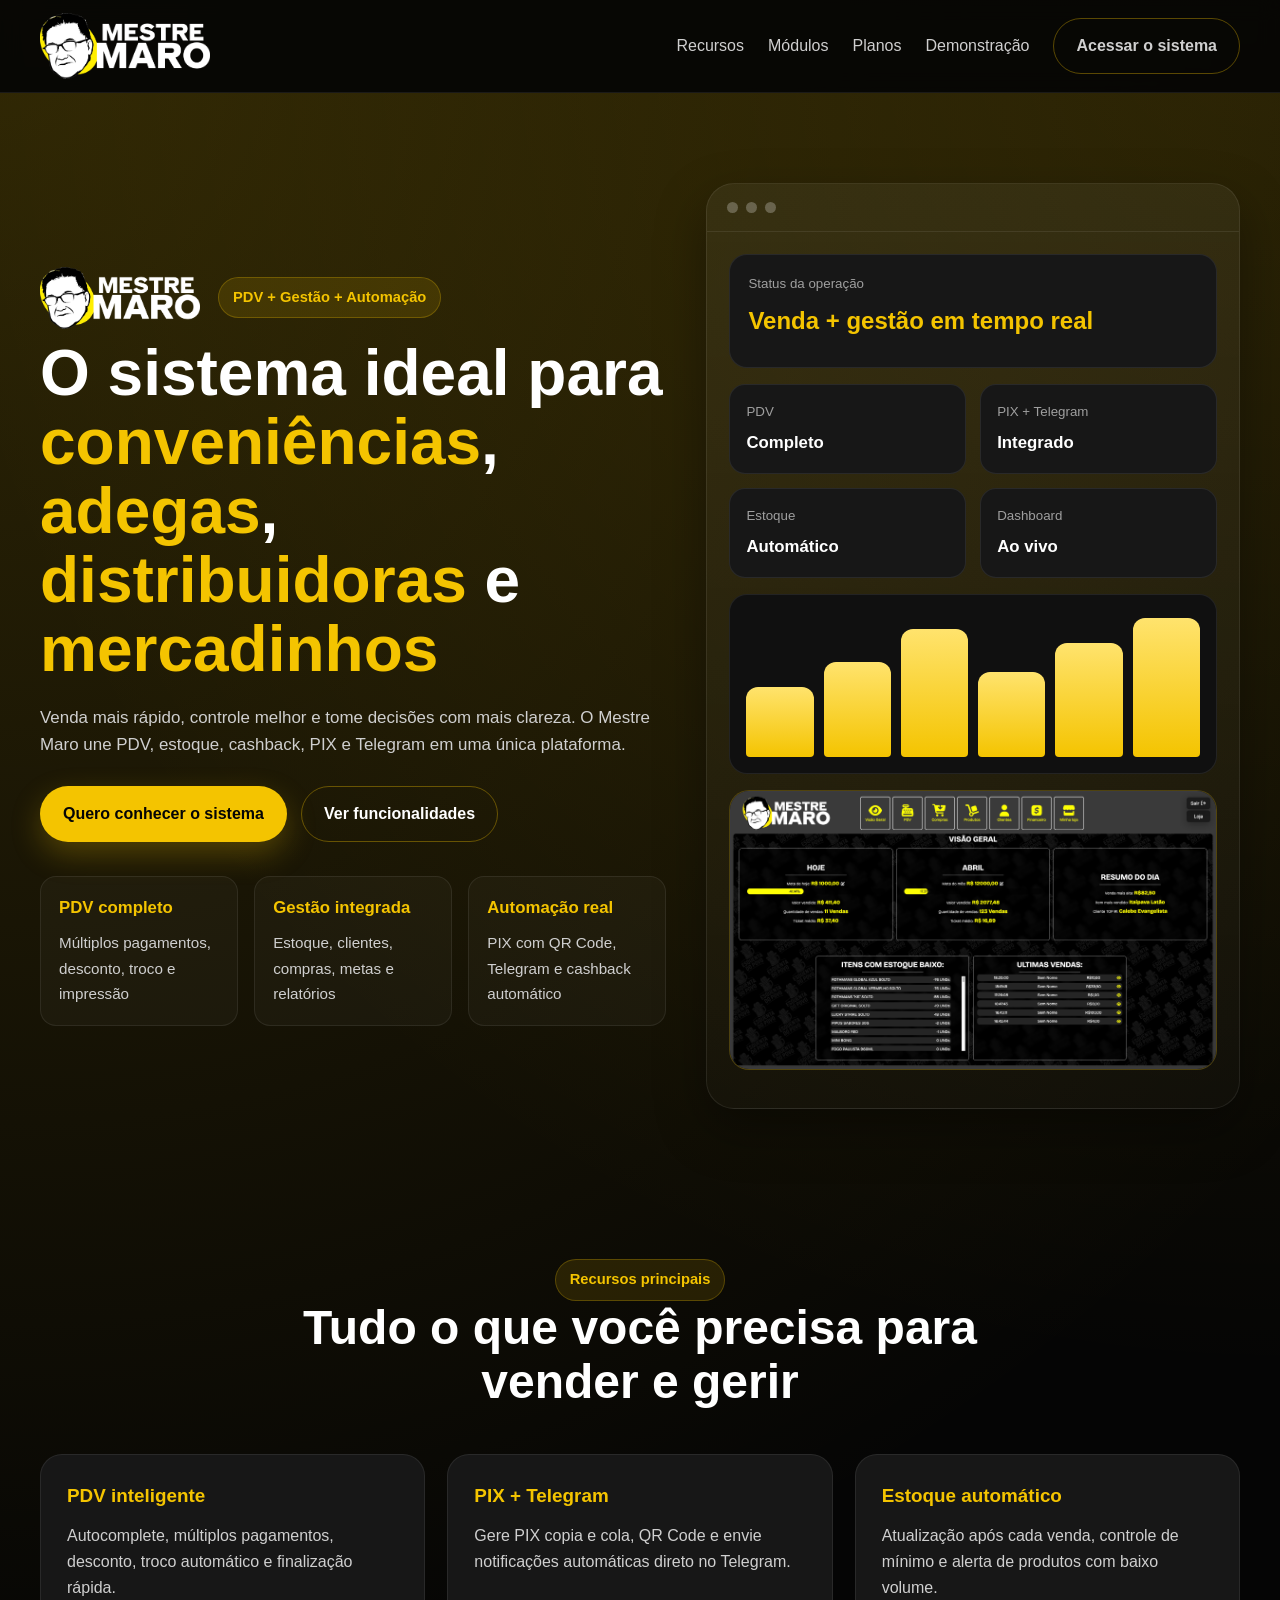
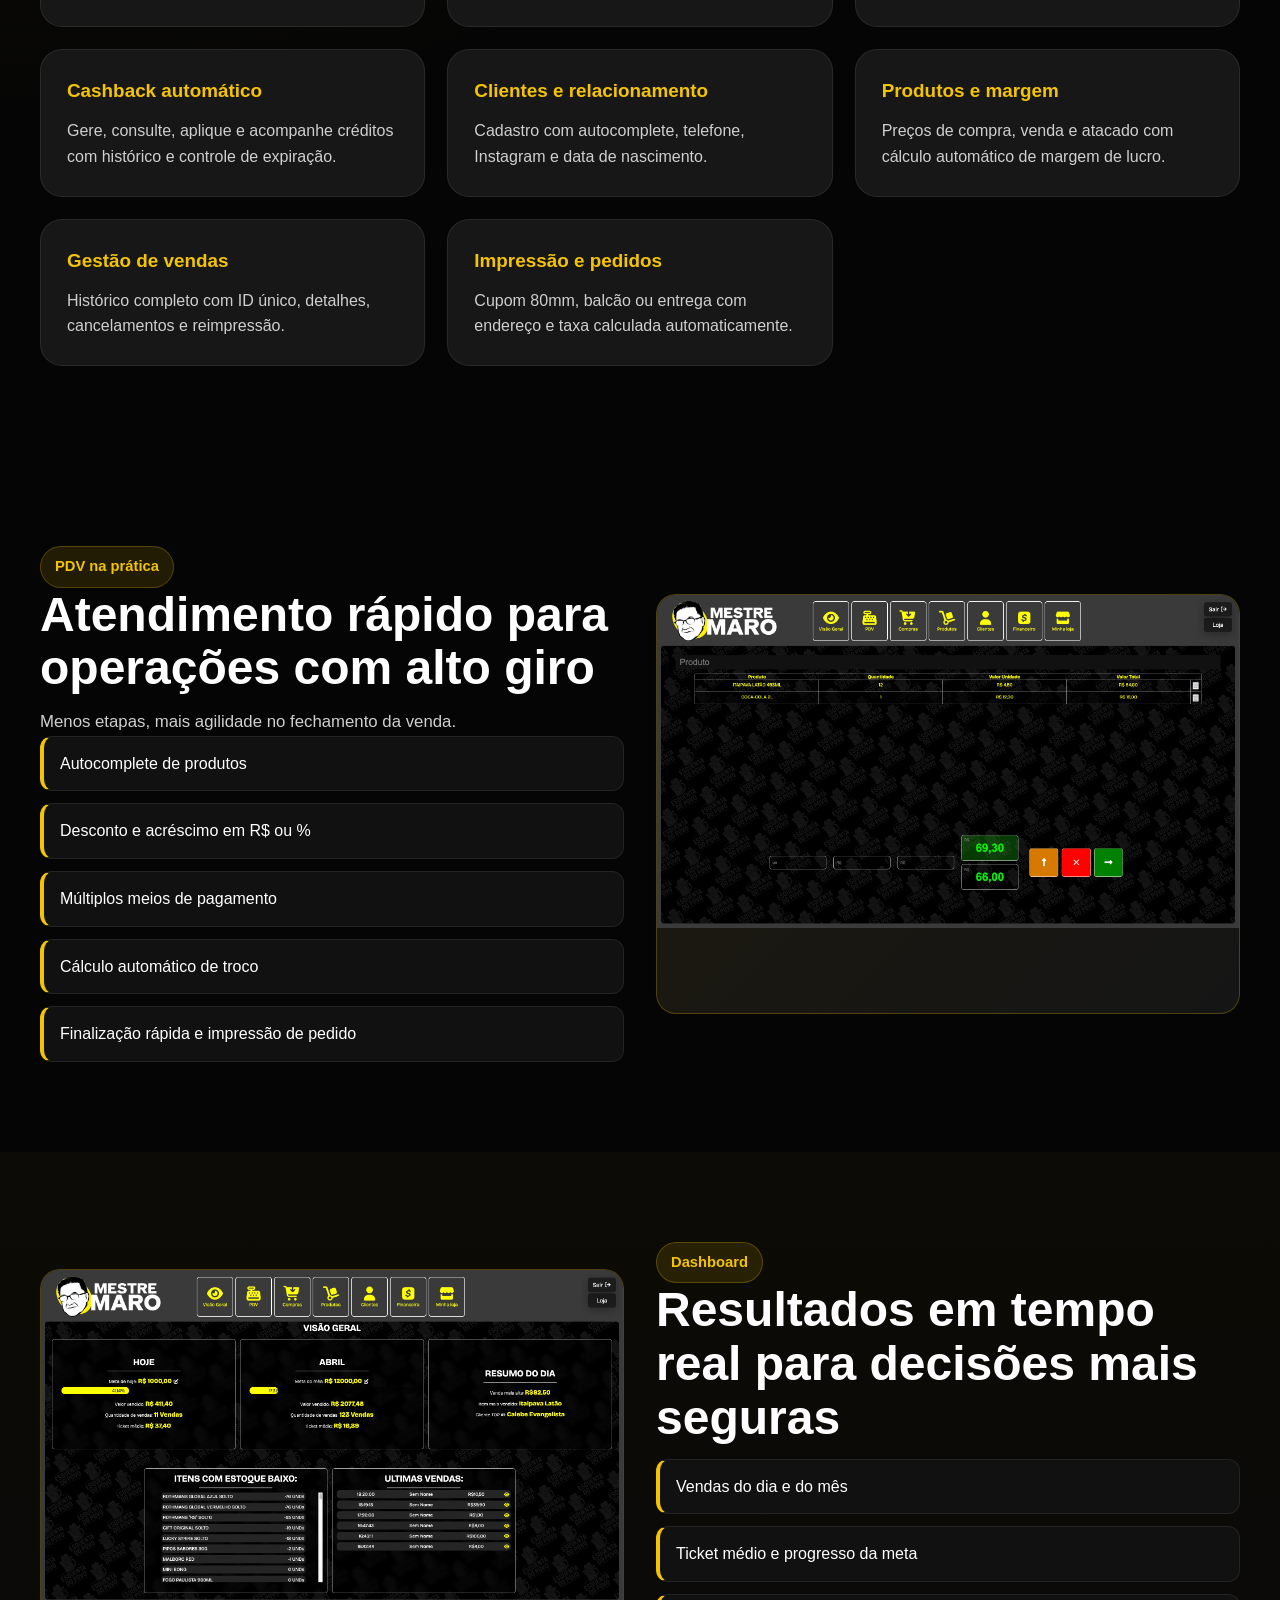
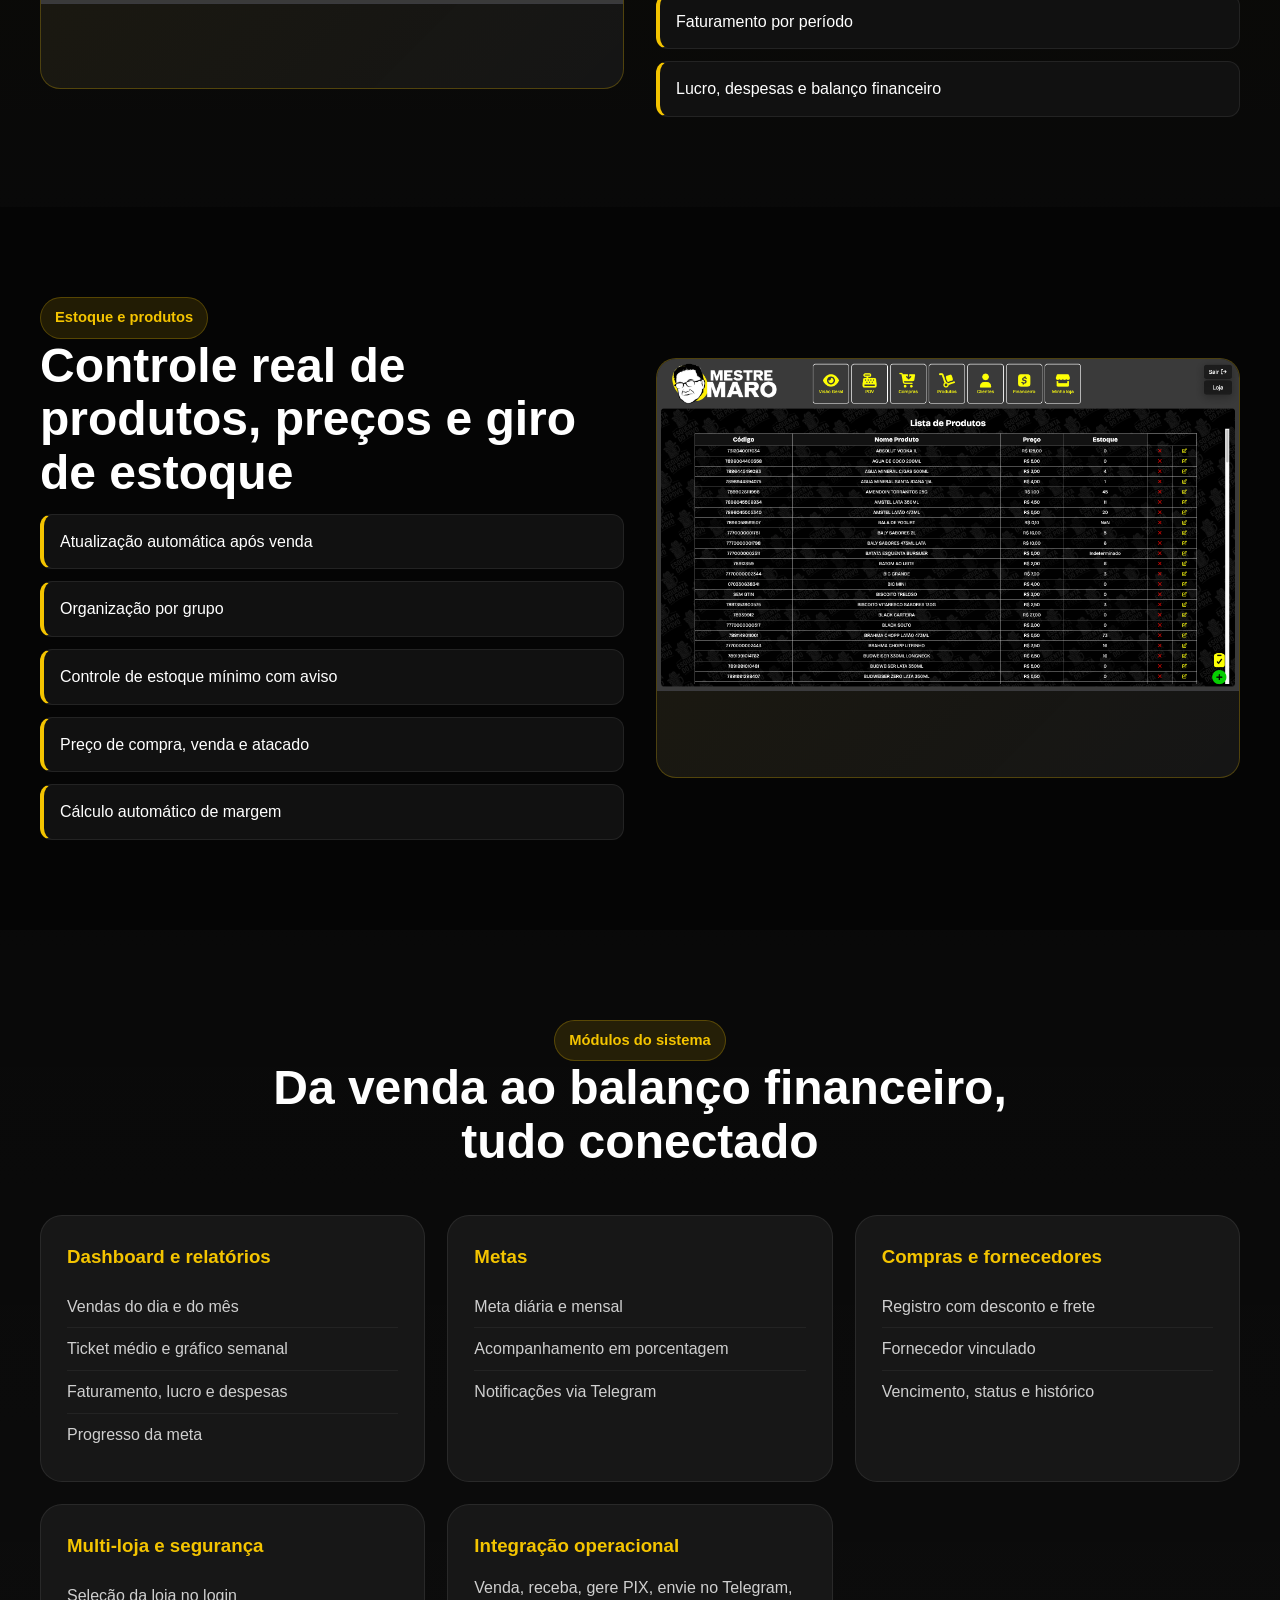
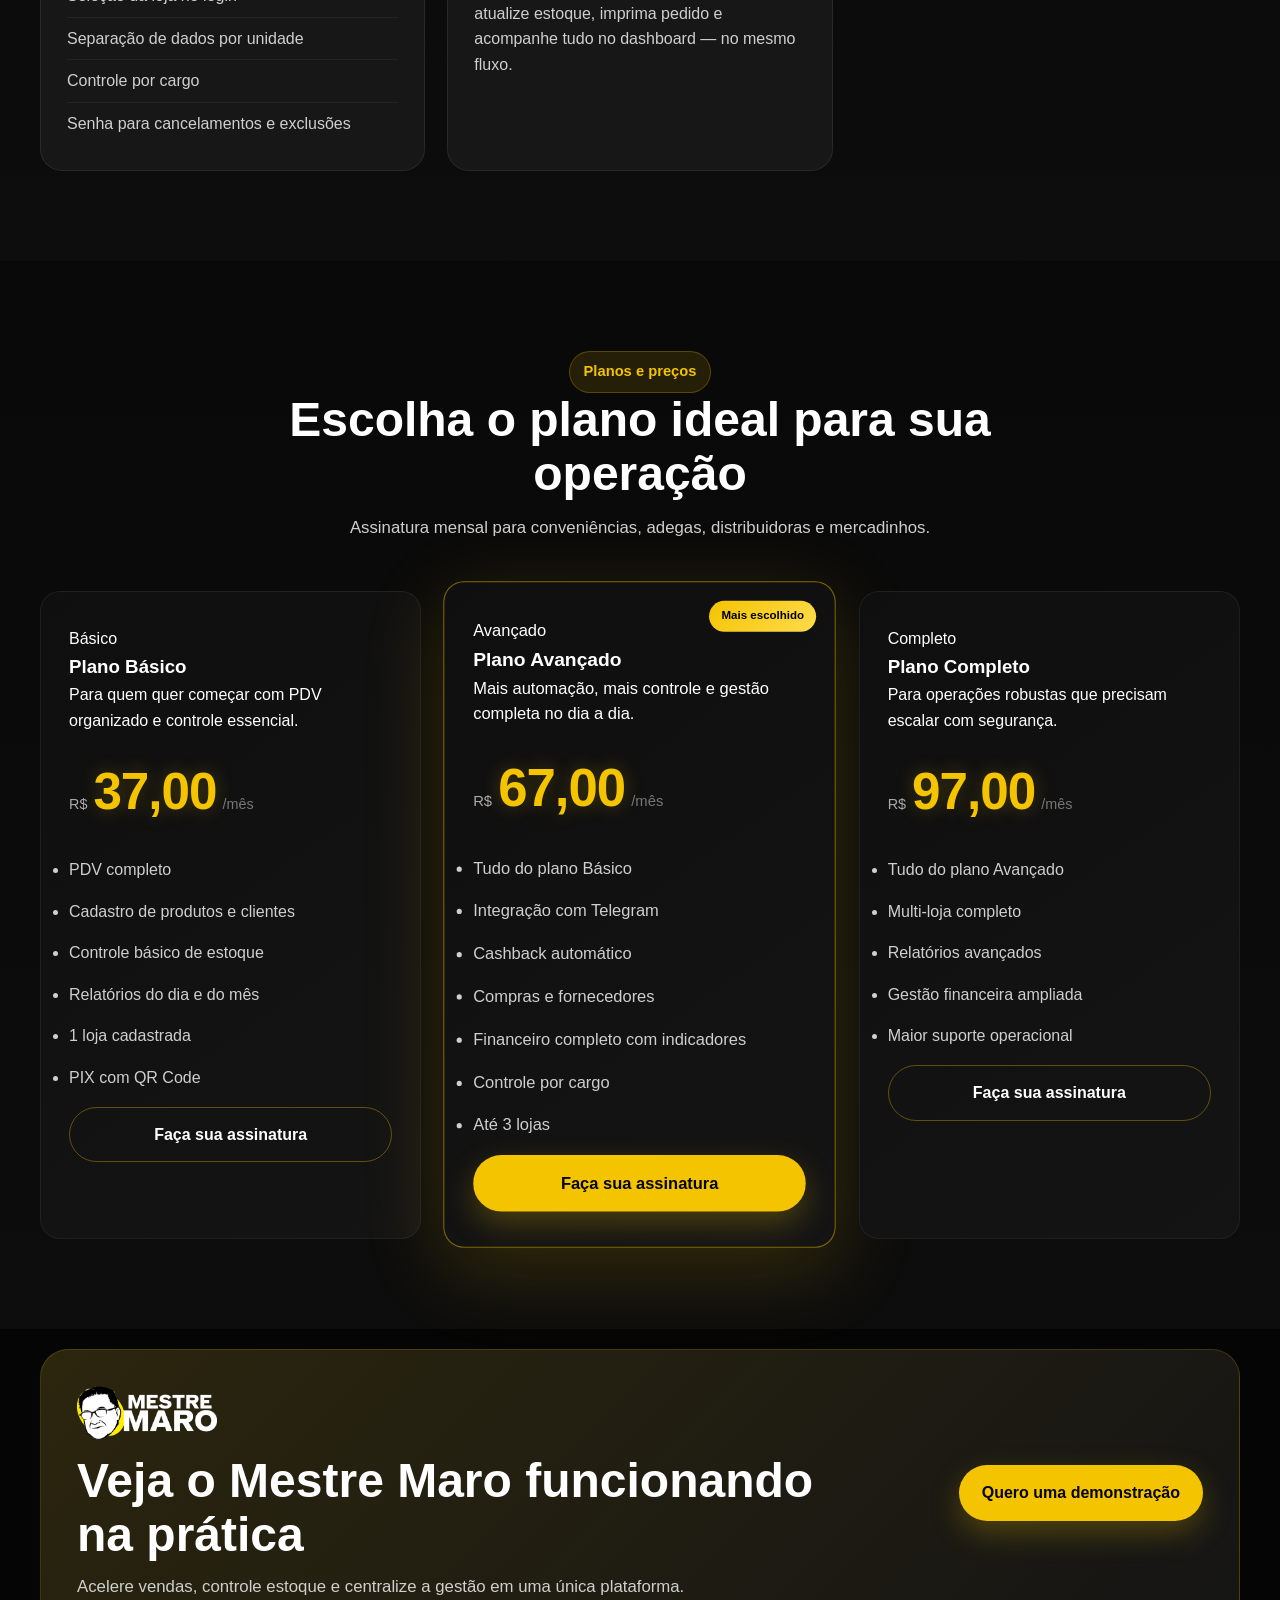
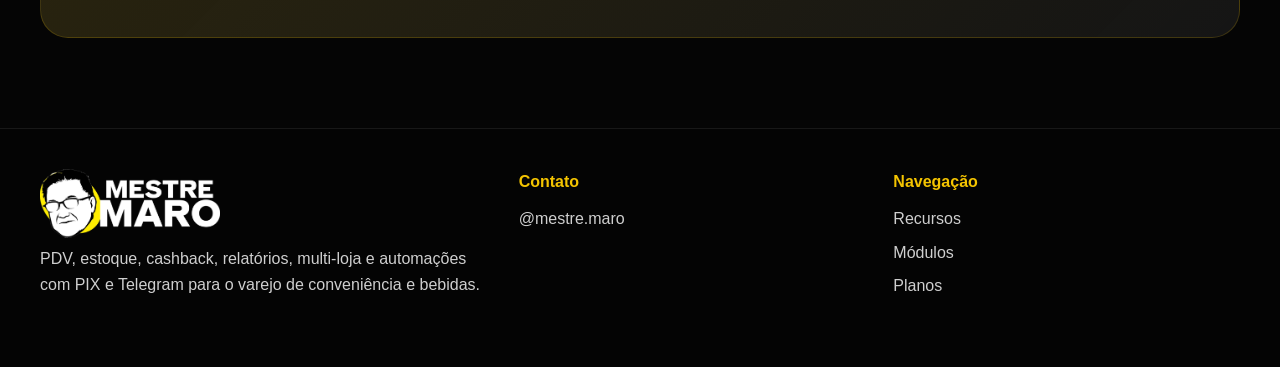
==== commit 3e888dec: "v0.5.1" ====
--- a/index.html
+++ b/index.html
@@ -5,31 +5,29 @@
   <meta name="viewport" content="width=device-width, initial-scale=1.0" />
   <link rel="icon" href="/IMAGENS/favicon.png" type="image/png">
   <title>Mestre Maro | PDV e Gestão para Conveniências, Adegas e Distribuidoras</title>
-  <meta
-    name="description"
-    content="Sistema Mestre Maro para conveniências, distribuidoras de bebidas, adegas e mercadinhos. PDV, estoque, clientes, cashback, relatórios, PIX com QR Code e integração com Telegram."
-  />
+  <meta name="description" content="Sistema Mestre Maro para conveniências, distribuidoras de bebidas, adegas e mercadinhos. PDV, estoque, clientes, cashback, relatórios, PIX com QR Code e integração com Telegram." />
   <link rel="stylesheet" href="/CSS/index.css" />
 </head>
 <body>
+
   <header class="header">
     <div class="container nav">
       <a href="#inicio" class="brand">
         <img src="/IMAGENS/logo mestre maro.png" alt="Logo Mestre Maro" class="brand-logo" />
       </a>
-
       <nav class="menu">
         <a href="#recursos">Recursos</a>
-        <a href="#segmentos">Segmentos</a>
         <a href="#modulos">Módulos</a>
-        <a href="#beneficios">Benefícios</a>
-        <a href="#contato">Solicitar demonstração</a>
+        <a href="#precos">Planos</a>
+        <a href="#contato">Demonstração</a>
         <a href="/HTML/login.html" class="btn btn-outline">Acessar o sistema</a>
       </nav>
     </div>
   </header>
 
   <main>
+
+    <!-- HERO -->
     <section id="inicio" class="hero">
       <div class="container hero-grid">
         <div class="hero-content">
@@ -37,77 +35,48 @@
             <img src="/IMAGENS/logo mestre maro.png" alt="Logo Mestre Maro" class="hero-logo" />
             <span class="badge">PDV + Gestão + Automação</span>
           </div>
-
           <h1>
             O sistema ideal para <span>conveniências</span>, <span>adegas</span>,
-            <span>distribuidoras de bebidas</span> e <span>mercadinhos</span>
+            <span>distribuidoras</span> e <span>mercadinhos</span>
           </h1>
-
           <p class="hero-text">
-            O Mestre Maro foi desenvolvido para dar mais velocidade no atendimento,
-            controle total da operação e inteligência na gestão do negócio.
-            Ele une vendas, estoque, clientes, cashback, relatórios, PIX e automações
-            em uma plataforma prática, rápida e segura.
+            Venda mais rápido, controle melhor e tome decisões com mais clareza.
+            O Mestre Maro une PDV, estoque, cashback, PIX e Telegram em uma única plataforma.
           </p>
-
           <div class="hero-actions">
             <a href="#contato" class="btn btn-primary">Quero conhecer o sistema</a>
             <a href="#recursos" class="btn btn-secondary">Ver funcionalidades</a>
           </div>
-
           <div class="hero-stats">
             <div class="stat-card">
               <strong>PDV completo</strong>
-              <span>Venda rápida com múltiplos pagamentos, desconto, troco e impressão</span>
-            </div>
-
+              <span>Múltiplos pagamentos, desconto, troco e impressão</span>
+            </div>
             <div class="stat-card">
               <strong>Gestão integrada</strong>
-              <span>Estoque, clientes, compras, metas e relatórios em um único lugar</span>
-            </div>
-
+              <span>Estoque, clientes, compras, metas e relatórios</span>
+            </div>
             <div class="stat-card">
               <strong>Automação real</strong>
-              <span>PIX com QR Code, Telegram, cashback e atualização automática de estoque</span>
+              <span>PIX com QR Code, Telegram e cashback automático</span>
             </div>
           </div>
         </div>
 
         <div class="hero-panel">
           <div class="system-card">
-            <div class="system-top">
-              <span></span><span></span><span></span>
-            </div>
-
+            <div class="system-top"><span></span><span></span><span></span></div>
             <div class="system-body">
               <div class="panel-highlight">
                 <small>Status da operação</small>
                 <h3>Venda + gestão em tempo real</h3>
-                <p>Mais controle, menos retrabalho e mais agilidade no atendimento.</p>
               </div>
-
               <div class="panel-grid">
-                <div class="mini-box">
-                  <small>PDV</small>
-                  <strong>Completo</strong>
-                </div>
-
-                <div class="mini-box">
-                  <small>PIX + Telegram</small>
-                  <strong>Integrado</strong>
-                </div>
-
-                <div class="mini-box">
-                  <small>Estoque</small>
-                  <strong>Automático</strong>
-                </div>
-
-                <div class="mini-box">
-                  <small>Dashboard</small>
-                  <strong>Ao vivo</strong>
-                </div>
+                <div class="mini-box"><small>PDV</small><strong>Completo</strong></div>
+                <div class="mini-box"><small>PIX + Telegram</small><strong>Integrado</strong></div>
+                <div class="mini-box"><small>Estoque</small><strong>Automático</strong></div>
+                <div class="mini-box"><small>Dashboard</small><strong>Ao vivo</strong></div>
               </div>
-
               <div class="bars">
                 <span style="height: 48%"></span>
                 <span style="height: 65%"></span>
@@ -116,216 +85,78 @@
                 <span style="height: 78%"></span>
                 <span style="height: 95%"></span>
               </div>
-
               <div class="print-highlight">
                 <div class="print-frame">
                   <img src="/IMAGENS/print1.png" alt="Preview do sistema Mestre Maro" class="real-print" />
                 </div>
               </div>
-
-              <div class="panel-footer">
-                <small>Ideal para operação de loja</small>
-                <p>
-                  Organize vendas, pedidos, clientes, relatórios, metas e controle de acesso
-                  com muito mais eficiência em negócios que precisam vender rápido e controlar melhor.
-                </p>
-              </div>
-            </div>
-          </div>
-        </div>
-      </div>
-    </section>
-
-    <section class="brands">
-      <div class="container brands-content">
-        <div class="brands-logo-wrap">
-          <img src="/IMAGENS/logo mestre maro.png" alt="Logo Mestre Maro" class="brand-center-logo" />
-        </div>
-
-        <p>
-          Feito para conveniências, adegas, distribuidoras de bebidas e mercadinhos que precisam
-          de velocidade no PDV e controle total da gestão
-        </p>
-
-        <div class="brands-grid">
-          <div>Atendimento rápido</div>
-          <div>Gestão segura</div>
-          <div>Controle financeiro</div>
-          <div>Operação pronta para escala</div>
-        </div>
-      </div>
-    </section>
-
-    <section id="segmentos" class="section section-soft">
+            </div>
+          </div>
+        </div>
+      </div>
+    </section>
+
+    <!-- RECURSOS -->
+    <section id="recursos" class="section">
       <div class="container">
         <div class="section-head">
-          <div class="section-brand">
-            <img src="/IMAGENS/logo mestre maro.png" alt="Logo Mestre Maro" class="section-logo" />
-            <span class="section-badge">Segmentos atendidos</span>
-          </div>
-
-          <h2>Desenvolvido para a rotina real do varejo de conveniência e bebidas</h2>
-          <p>
-            O Mestre Maro foi pensado para negócios que precisam vender com rapidez,
-            controlar estoque com precisão e acompanhar resultados com clareza no dia a dia.
-          </p>
-        </div>
-
-        <div class="cards-grid cards-4">
-          <article class="feature-card">
-            <h3>Conveniências</h3>
-            <p>
-              Ideal para operações com alto giro, atendimento rápido, controle de caixa,
-              produtos variados e necessidade de agilidade no balcão.
-            </p>
-          </article>
-
-          <article class="feature-card">
-            <h3>Distribuidoras de bebidas</h3>
-            <p>
-              Perfeito para vendas com grande volume, controle de estoque, pedidos,
-              múltiplas formas de pagamento e acompanhamento financeiro.
-            </p>
-          </article>
-
-          <article class="feature-card">
-            <h3>Adegas</h3>
-            <p>
-              Organize vendas, clientes, promoções, cashback e estoque de forma profissional,
-              com mais controle e melhor experiência de atendimento.
-            </p>
-          </article>
-
-          <article class="feature-card">
-            <h3>Mercadinhos</h3>
-            <p>
-              Tenha um sistema prático para vender, cadastrar produtos, controlar grupos,
-              acompanhar margens e manter a operação organizada.
-            </p>
-          </article>
-        </div>
-      </div>
-    </section>
-
-    <section id="recursos" class="section">
-      <div class="container">
-        <div class="section-head">
-          <div class="section-brand">
-            <img src="/IMAGENS/logo mestre maro.png" alt="Logo Mestre Maro" class="section-logo" />
-            <span class="section-badge">Recursos principais</span>
-          </div>
-
-          <h2>Um sistema completo para vender, controlar e crescer</h2>
-          <p>
-            O Mestre Maro foi estruturado para unir operação e gestão em uma mesma plataforma,
-            reduzindo falhas, acelerando o atendimento e melhorando a tomada de decisão.
-          </p>
+          <span class="section-badge">Recursos principais</span>
+          <h2>Tudo o que você precisa para vender e gerir</h2>
         </div>
 
         <div class="cards-grid">
           <article class="feature-card">
             <h3>PDV inteligente</h3>
-            <p>
-              Adicione e remova produtos, altere quantidades e valores, aplique desconto,
-              acréscimo, calcule troco, trabalhe com múltiplos pagamentos e finalize a venda
-              com rapidez.
-            </p>
-          </article>
-
-          <article class="feature-card">
-            <h3>Pagamentos avançados</h3>
-            <p>
-              Entrada de diferentes meios de pagamento com cálculo automático de taxas,
-              validação antes da finalização e cálculo automático de troco e valor restante.
-            </p>
-          </article>
-
+            <p>Autocomplete, múltiplos pagamentos, desconto, troco automático e finalização rápida.</p>
+          </article>
           <article class="feature-card">
             <h3>PIX + Telegram</h3>
-            <p>
-              Gere código PIX copia e cola, QR Code PIX e envie tudo direto no Telegram,
-              incluindo valor, descrição do pagamento e notificações automáticas.
-            </p>
-          </article>
-
+            <p>Gere PIX copia e cola, QR Code e envie notificações automáticas direto no Telegram.</p>
+          </article>
           <article class="feature-card">
             <h3>Estoque automático</h3>
-            <p>
-              O sistema atualiza o estoque após cada venda, exibe saldo atual, controla
-              estoque mínimo e avisa quando os produtos estão com baixo volume.
-            </p>
-          </article>
-
+            <p>Atualização após cada venda, controle de mínimo e alerta de produtos com baixo volume.</p>
+          </article>
+          <article class="feature-card">
+            <h3>Cashback automático</h3>
+            <p>Gere, consulte, aplique e acompanhe créditos com histórico e controle de expiração.</p>
+          </article>
+          <article class="feature-card">
+            <h3>Clientes e relacionamento</h3>
+            <p>Cadastro com autocomplete, telefone, Instagram e data de nascimento.</p>
+          </article>
           <article class="feature-card">
             <h3>Produtos e margem</h3>
-            <p>
-              Cadastre, edite e organize produtos por grupo, defina preços de compra,
-              venda e atacado, e acompanhe a margem de lucro automaticamente.
-            </p>
-          </article>
-
-          <article class="feature-card">
-            <h3>Clientes e relacionamento</h3>
-            <p>
-              Cadastre clientes, busque por nome, use autocomplete e mantenha dados como
-              telefone, Instagram e data de nascimento organizados no sistema.
-            </p>
-          </article>
-
-          <article class="feature-card">
-            <h3>Cashback automático</h3>
-            <p>
-              Gere cashback automático, consulte saldo, aplique na compra, bloqueie usos
-              acima do permitido e acompanhe histórico e expiração dos créditos.
-            </p>
-          </article>
-
+            <p>Preços de compra, venda e atacado com cálculo automático de margem de lucro.</p>
+          </article>
           <article class="feature-card">
             <h3>Gestão de vendas</h3>
-            <p>
-              Registre tudo no Firebase com ID único, armazene produtos, pagamentos,
-              cliente, data, hora e visualize últimas vendas, detalhes, cancelamentos
-              e reimpressões.
-            </p>
-          </article>
-
+            <p>Histórico completo com ID único, detalhes, cancelamentos e reimpressão.</p>
+          </article>
           <article class="feature-card">
             <h3>Impressão e pedidos</h3>
-            <p>
-              Imprima pedidos em cupom 80mm, trabalhe com balcão e entrega, insira
-              endereço, observações e calcule taxa de entrega automaticamente.
-            </p>
-          </article>
-        </div>
-      </div>
-    </section>
-
+            <p>Cupom 80mm, balcão ou entrega com endereço e taxa calculada automaticamente.</p>
+          </article>
+        </div>
+      </div>
+    </section>
+
+    <!-- PDV NA PRÁTICA -->
     <section class="section print-feature-section">
       <div class="container">
         <div class="print-feature-grid">
           <div class="print-copy">
-            <div class="section-brand align-left">
-              <img src="/IMAGENS/logo mestre maro.png" alt="Logo Mestre Maro" class="section-logo" />
-              <span class="section-badge">PDV na prática</span>
-            </div>
-
+            <span class="section-badge">PDV na prática</span>
             <h2>Atendimento rápido para operações com alto giro</h2>
-            <p>
-              Para conveniências, adegas, distribuidoras e mercadinhos, a velocidade no caixa
-              faz toda diferença. O PDV do Mestre Maro foi pensado para reduzir etapas,
-              agilizar o fechamento da venda e dar mais fluidez no atendimento.
-            </p>
-
+            <p>Menos etapas, mais agilidade no fechamento da venda.</p>
             <ul class="benefits-list compact-list">
               <li>Autocomplete de produtos</li>
-              <li>Alteração de quantidade e valor na venda</li>
               <li>Desconto e acréscimo em R$ ou %</li>
               <li>Múltiplos meios de pagamento</li>
-              <li>Cálculo automático de troco e restante</li>
+              <li>Cálculo automático de troco</li>
               <li>Finalização rápida e impressão de pedido</li>
             </ul>
           </div>
-
           <div class="print-side">
             <div class="print-frame tall">
               <img src="/IMAGENS/print2.png" alt="Print do PDV Mestre Maro" class="real-print" />
@@ -335,6 +166,7 @@
       </div>
     </section>
 
+    <!-- DASHBOARD -->
     <section class="section section-soft print-feature-section">
       <div class="container">
         <div class="print-feature-grid reverse">
@@ -343,25 +175,12 @@
               <img src="/IMAGENS/print1.png" alt="Print do dashboard Mestre Maro" class="real-print" />
             </div>
           </div>
-
           <div class="print-copy">
-            <div class="section-brand align-left">
-              <img src="/IMAGENS/logo mestre maro.png" alt="Logo Mestre Maro" class="section-logo" />
-              <span class="section-badge">Dashboard e resultados</span>
-            </div>
-
-            <h2>Visualize vendas, metas, lucro e desempenho em tempo real</h2>
-            <p>
-              Em negócios com grande movimentação de produtos e caixa, acompanhar resultados
-              com clareza é essencial. O dashboard ajuda a entender o que está acontecendo
-              na operação e a tomar decisões com mais segurança.
-            </p>
-
+            <span class="section-badge">Dashboard</span>
+            <h2>Resultados em tempo real para decisões mais seguras</h2>
             <ul class="benefits-list compact-list">
               <li>Vendas do dia e do mês</li>
-              <li>Quantidade de vendas</li>
-              <li>Ticket médio</li>
-              <li>Progresso da meta</li>
+              <li>Ticket médio e progresso da meta</li>
               <li>Faturamento por período</li>
               <li>Lucro, despesas e balanço financeiro</li>
             </ul>
@@ -370,78 +189,36 @@
       </div>
     </section>
 
+    <!-- ESTOQUE -->
     <section class="section print-feature-section">
       <div class="container">
         <div class="print-feature-grid">
           <div class="print-copy">
-            <div class="section-brand align-left">
-              <img src="/IMAGENS/logo mestre maro.png" alt="Logo Mestre Maro" class="section-logo" />
-              <span class="section-badge">Estoque e produtos</span>
-            </div>
-
-            <h2>Mais controle sobre produtos, preços e giro de estoque</h2>
-            <p>
-              Em adegas, mercadinhos e distribuidoras, o estoque precisa refletir a realidade.
-              O sistema ajuda a acompanhar entradas, saídas, estoque mínimo, preços e margem
-              de lucro com muito mais organização.
-            </p>
-
+            <span class="section-badge">Estoque e produtos</span>
+            <h2>Controle real de produtos, preços e giro de estoque</h2>
             <ul class="benefits-list compact-list">
               <li>Atualização automática após venda</li>
-              <li>Listagem e organização por grupo</li>
-              <li>Controle de estoque mínimo</li>
-              <li>Aviso de estoque baixo</li>
+              <li>Organização por grupo</li>
+              <li>Controle de estoque mínimo com aviso</li>
               <li>Preço de compra, venda e atacado</li>
               <li>Cálculo automático de margem</li>
             </ul>
           </div>
-
           <div class="print-side">
             <div class="print-frame tall">
-              <img src="/IMAGENS/print3.png" alt="Print do estoque e produtos Mestre Maro" class="real-print" />
-            </div>
-          </div>
-        </div>
-      </div>
-    </section>
-
-    <section class="section section-soft print-feature-section">
-      <div class="container">
-        <div class="section-brand align-left">
-              <img src="/IMAGENS/logo mestre maro.png" alt="Logo Mestre Maro" class="section-logo" />
-              <span class="section-badge">PIX + Telegram</span>
-            </div>
-
-            <h2>Automação que facilita cobrança, comunicação e acompanhamento</h2>
-            <p>
-              O Mestre Maro integra geração de PIX, QR Code e envio de mensagens via Telegram,
-              criando um fluxo mais rápido para cobrança, conferência e comunicação da operação.
-            </p>
-
-            <ul class="benefits-list compact-list">
-              <li>Geração de PIX copia e cola</li>
-              <li>QR Code PIX</li>
-              <li>Envio de mensagem no Telegram</li>
-              <li>Envio da imagem do QR Code</li>
-              <li>Valor e descrição do pagamento</li>
-              <li>Notificações automáticas de metas e operação</li>
-            </ul>
-      </div>
-    </section>
-
+              <img src="/IMAGENS/print3.png" alt="Print do estoque Mestre Maro" class="real-print" />
+            </div>
+          </div>
+        </div>
+      </div>
+    </section>
+
+    <!-- MÓDULOS -->
     <section id="modulos" class="section section-dark">
       <div class="container">
         <div class="section-head">
-          <div class="section-brand">
-            <img src="/IMAGENS/logo mestre maro.png" alt="Logo Mestre Maro" class="section-logo" />
-            <span class="section-badge">Módulos do sistema</span>
-          </div>
-
+          <span class="section-badge">Módulos do sistema</span>
           <h2>Da venda ao balanço financeiro, tudo conectado</h2>
-          <p>
-            Cada área do sistema foi pensada para funcionar em conjunto e dar visão completa
-            do negócio.
-          </p>
         </div>
 
         <div class="modules-grid">
@@ -449,234 +226,105 @@
             <h3>Dashboard e relatórios</h3>
             <ul>
               <li>Vendas do dia e do mês</li>
-              <li>Quantidade de vendas</li>
-              <li>Ticket médio</li>
+              <li>Ticket médio e gráfico semanal</li>
+              <li>Faturamento, lucro e despesas</li>
               <li>Progresso da meta</li>
-              <li>Gráfico semanal</li>
-              <li>Faturamento por período</li>
-              <li>Lucro, despesas e balanço</li>
-            </ul>
-          </div>
-
+            </ul>
+          </div>
           <div class="module-box">
             <h3>Metas</h3>
             <ul>
-              <li>Meta diária</li>
-              <li>Meta mensal</li>
-              <li>Atualização de metas</li>
+              <li>Meta diária e mensal</li>
               <li>Acompanhamento em porcentagem</li>
               <li>Notificações via Telegram</li>
             </ul>
           </div>
-
           <div class="module-box">
             <h3>Compras e fornecedores</h3>
             <ul>
-              <li>Registro de compras</li>
-              <li>Produtos por compra</li>
-              <li>Desconto e frete</li>
+              <li>Registro com desconto e frete</li>
               <li>Fornecedor vinculado</li>
-              <li>Vencimento e status</li>
-              <li>Histórico de compras</li>
-            </ul>
-          </div>
-
+              <li>Vencimento, status e histórico</li>
+            </ul>
+          </div>
           <div class="module-box">
-            <h3>Multi-loja</h3>
+            <h3>Multi-loja e segurança</h3>
             <ul>
               <li>Seleção da loja no login</li>
-              <li>Filtro por unidade</li>
-              <li>Separação de dados por loja</li>
+              <li>Separação de dados por unidade</li>
               <li>Controle por cargo</li>
-            </ul>
-          </div>
-
-          <div class="module-box">
-            <h3>Segurança</h3>
-            <ul>
-              <li>Login com Firebase</li>
-              <li>Logout seguro</li>
-              <li>Senha para exclusões</li>
-              <li>Senha para cancelamento de venda</li>
-            </ul>
-          </div>
-
+              <li>Senha para cancelamentos e exclusões</li>
+            </ul>
+          </div>
           <div class="module-box featured-box">
-            <h3>Integração operacional real</h3>
-            <p>
-              Venda, receba, gere PIX, envie no Telegram, atualize estoque, registre a venda,
-              imprima pedido e acompanhe o resultado no dashboard — tudo no mesmo fluxo.
-            </p>
-          </div>
-        </div>
-      </div>
-    </section>
-
-    <section id="beneficios" class="section">
-      <div class="container benefits-grid">
-        <div class="benefits-text">
-          <div class="section-brand align-left">
-            <img src="/IMAGENS/logo mestre maro.png" alt="Logo Mestre Maro" class="section-logo" />
-            <span class="section-badge">Benefícios</span>
-          </div>
-
-          <h2>Mais rapidez no atendimento e mais controle na gestão</h2>
-          <p>
-            O Mestre Maro não é só um PDV. Ele funciona como um centro de operação para
-            conveniências, distribuidoras de bebidas, adegas e mercadinhos, com automações
-            e inteligência para reduzir erros, organizar processos e aumentar a eficiência da equipe.
-          </p>
-
-          <ul class="benefits-list">
-            <li>Atendimento mais rápido no balcão e no caixa</li>
-            <li>Menos falhas manuais no fechamento da venda</li>
-            <li>Controle real do estoque e do financeiro</li>
-            <li>Mais visibilidade sobre metas, lucro e desempenho</li>
-            <li>Automação prática com PIX, QR Code e Telegram</li>
-            <li>Estrutura pronta para operação multi-loja</li>
-          </ul>
-        </div>
-
-        <div class="benefits-side">
-          <div class="side-card">
-            <h3>Agilidade operacional</h3>
-            <p>
-              Recursos como autocomplete, múltiplos pagamentos, cálculo automático e
-              impressão rápida reduzem o tempo de atendimento.
-            </p>
-          </div>
-
-          <div class="side-card">
-            <h3>Decisão baseada em números</h3>
-            <p>
-              Dashboard com faturamento, ticket médio, lucro, despesas e metas para
-              acompanhar a saúde do negócio em tempo real.
-            </p>
-          </div>
-
-          <div class="side-card">
-            <h3>Mais controle e segurança</h3>
-            <p>
-              Proteções por senha, autenticação via Firebase e controle por loja e cargo
-              ajudam a manter a operação organizada e segura.
-            </p>
-          </div>
-        </div>
-      </div>
-    </section>
-
-    <section class="section section-soft">
+            <h3>Integração operacional</h3>
+            <p>Venda, receba, gere PIX, envie no Telegram, atualize estoque, imprima pedido e acompanhe tudo no dashboard — no mesmo fluxo.</p>
+          </div>
+        </div>
+      </div>
+    </section>
+
+    <!-- PLANOS -->
+    <section id="precos" class="section section-dark">
       <div class="container">
         <div class="section-head">
-          <div class="section-brand">
-            <img src="/IMAGENS/logo mestre maro.png" alt="Logo Mestre Maro" class="section-logo" />
-            <span class="section-badge">Para quem é</span>
-          </div>
-
-          <h2>Ideal para negócios que precisam vender rápido e gerir melhor</h2>
-          <p>
-            Perfeito para conveniências, adegas, distribuidoras de bebidas e mercadinhos
-            que querem padronizar atendimento, controlar melhor as vendas e crescer com mais organização.
-          </p>
-        </div>
-
-        <div class="cards-grid cards-3">
-          <article class="feature-card">
-            <h3>Lojas com atendimento em balcão</h3>
-            <p>
-              Para quem precisa de um PDV rápido, impressão de pedido e controle de caixa
-              sem complicação.
-            </p>
-          </article>
-
-          <article class="feature-card">
-            <h3>Negócios com entrega</h3>
-            <p>
-              Com taxa de entrega, endereço, observações do pedido e organização prática
-              da operação.
-            </p>
-          </article>
-
-          <article class="feature-card">
-            <h3>Empresas com mais de uma unidade</h3>
-            <p>
-              Estrutura pronta para multi-loja, separação de dados e controle de acesso
-              por cargo.
-            </p>
-          </article>
-        </div>
-      </div>
-    </section>
-
-    <section id="precos" class="section section-dark">
-      <div class="container">
-        <div class="section-head">
-          <div class="section-brand">
-            <img src="/IMAGENS/logo mestre maro.png" alt="Logo Mestre Maro" class="section-logo" />
-            <span class="section-badge">Planos e preços</span>
-          </div>
-          <h2>Escolha o plano ideal para o tamanho da sua operação</h2>
-          <p> Todas as assinaturas são mensais e pensadas para conveniências, adegas, distribuidoras de bebidas e mercadinhos que querem vender mais e organizar melhor a gestão.
-          </p>
-        </div>
+          <span class="section-badge">Planos e preços</span>
+          <h2>Escolha o plano ideal para sua operação</h2>
+          <p>Assinatura mensal para conveniências, adegas, distribuidoras e mercadinhos.</p>
+        </div>
+
         <div class="pricing-grid">
           <article class="pricing-card">
             <span class="pricing-label">Básico</span>
             <h3>Plano Básico</h3>
-            <p class="pricing-desc"> Ideal para quem quer começar com um PDV organizado e os recursos essenciais para rodar a operação com mais controle. </p>
+            <p class="pricing-desc">Para quem quer começar com PDV organizado e controle essencial.</p>
             <div class="pricing-price">
-              <small>R$</small>
-              <strong>37,00</strong>
-              <span>/mês</span>
+              <small>R$</small><strong>37,00</strong><span>/mês</span>
             </div>
             <ul class="pricing-list">
               <li>PDV completo</li>
-              <li>Cadastro de produtos</li>
-              <li>Cadastro de clientes</li>
+              <li>Cadastro de produtos e clientes</li>
               <li>Controle básico de estoque</li>
               <li>Relatórios do dia e do mês</li>
               <li>1 loja cadastrada</li>
+              <li>PIX com QR Code</li>
             </ul>
             <a href="#contato" class="btn btn-secondary pricing-btn">Faça sua assinatura</a>
           </article>
+
           <article class="pricing-card pricing-card-featured">
             <span class="pricing-highlight">Mais escolhido</span>
             <span class="pricing-label">Avançado</span>
             <h3>Plano Avançado</h3>
-            <p class="pricing-desc"> Perfeito para quem precisa de mais automação, mais controle da operação e uma gestão mais completa no dia a dia. </p>
+            <p class="pricing-desc">Mais automação, mais controle e gestão completa no dia a dia.</p>
             <div class="pricing-price">
-              <small>R$</small>
-              <strong>67,00</strong>
-              <span>/mês</span>
+              <small>R$</small><strong>67,00</strong><span>/mês</span>
             </div>
             <ul class="pricing-list">
               <li>Tudo do plano Básico</li>
-              <li>PIX com QR Code</li>
               <li>Integração com Telegram</li>
               <li>Cashback automático</li>
               <li>Compras e fornecedores</li>
-              <li>Dashboard com metas e indicadores</li>
-              <li>Até 2 lojas</li>
+              <li>Financeiro completo com indicadores</li>
+              <li>Controle por cargo</li>
+              <li>Até 3 lojas</li>
             </ul>
             <a href="#contato" class="btn btn-primary pricing-btn">Faça sua assinatura</a>
           </article>
+
           <article class="pricing-card">
             <span class="pricing-label">Completo</span>
             <h3>Plano Completo</h3>
-            <p class="pricing-desc"> Pensado para operações mais robustas, com maior volume, mais controle e necessidade de escalar a gestão com segurança. </p>
+            <p class="pricing-desc">Para operações robustas que precisam escalar com segurança.</p>
             <div class="pricing-price">
-              <small>R$</small>
-              <strong>97,00</strong>
-              <span>/mês</span>
+              <small>R$</small><strong>97,00</strong><span>/mês</span>
             </div>
             <ul class="pricing-list">
               <li>Tudo do plano Avançado</li>
               <li>Multi-loja completo</li>
-              <li>Controle por cargo</li>
               <li>Relatórios avançados</li>
               <li>Gestão financeira ampliada</li>
               <li>Maior suporte operacional</li>
-              <li>Escalável para várias unidades</li>
             </ul>
             <a href="#contato" class="btn btn-secondary pricing-btn">Faça sua assinatura</a>
           </article>
@@ -684,21 +332,18 @@
       </div>
     </section>
 
+    <!-- CTA -->
     <section class="cta-section">
       <div class="container cta-box">
         <div class="cta-content">
           <img src="/IMAGENS/logo mestre maro.png" alt="Logo Mestre Maro" class="cta-logo" />
-          <span class="section-badge">Solicite uma apresentação</span>
-          <h2>Conheça na prática tudo o que o Mestre Maro pode fazer pela sua operação</h2>
-          <p>
-            Veja como o sistema pode acelerar vendas, melhorar o controle do negócio
-            e centralizar sua gestão em uma única plataforma para o varejo de conveniência e bebidas.
-          </p>
-        </div>
-
-        <a href="#contato" class="btn btn-primary">Quero uma demonstração</a>
-      </div>
-    </section>
+          <h2>Veja o Mestre Maro funcionando na prática</h2>
+          <p>Acelere vendas, controle estoque e centralize a gestão em uma única plataforma.</p>
+        </div>
+        <a href="/campanha" class="btn btn-primary">Quero uma demonstração</a>
+      </div>
+    </section>
+
   </main>
 
   <footer id="contato" class="footer">
@@ -707,26 +352,20 @@
         <a href="#inicio" class="brand footer-brand">
           <img src="/IMAGENS/logo mestre maro.png" alt="Logo Mestre Maro" class="brand-logo footer-main-logo" />
         </a>
-        <p>
-          Sistema completo para PDV, gestão, estoque, clientes, cashback, relatórios,
-          compras, multi-loja e automações com PIX e Telegram para conveniências,
-          distribuidoras de bebidas, adegas e mercadinhos.
-        </p>
-      </div>
-
+        <p>PDV, estoque, cashback, relatórios, multi-loja e automações com PIX e Telegram para o varejo de conveniência e bebidas.</p>
+      </div>
       <div>
         <h4>Contato</h4>
         <p>@mestre.maro</p>
       </div>
-
       <div>
         <h4>Navegação</h4>
         <a href="#recursos">Recursos</a>
-        <a href="#segmentos">Segmentos</a>
         <a href="#modulos">Módulos</a>
-        <a href="#beneficios">Benefícios</a>
+        <a href="#precos">Planos</a>
       </div>
     </div>
   </footer>
+
 </body>
 </html>
